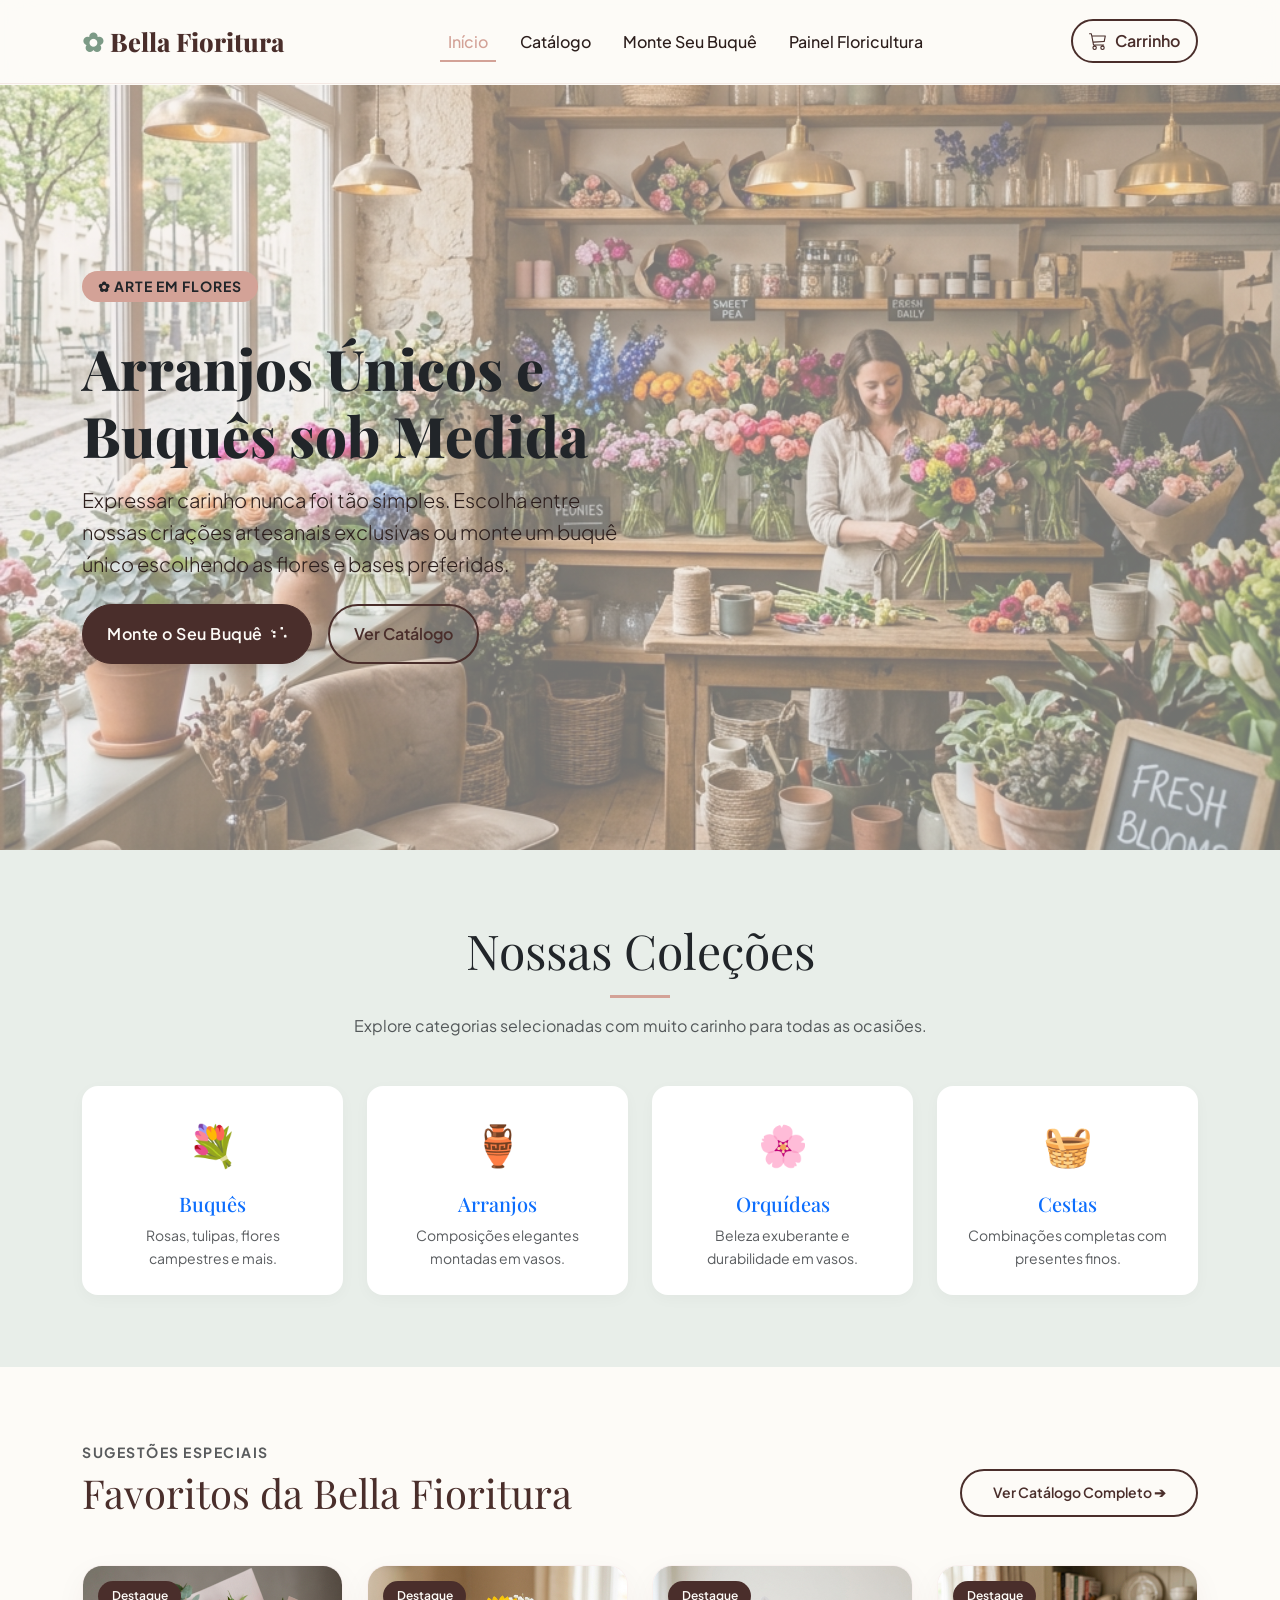
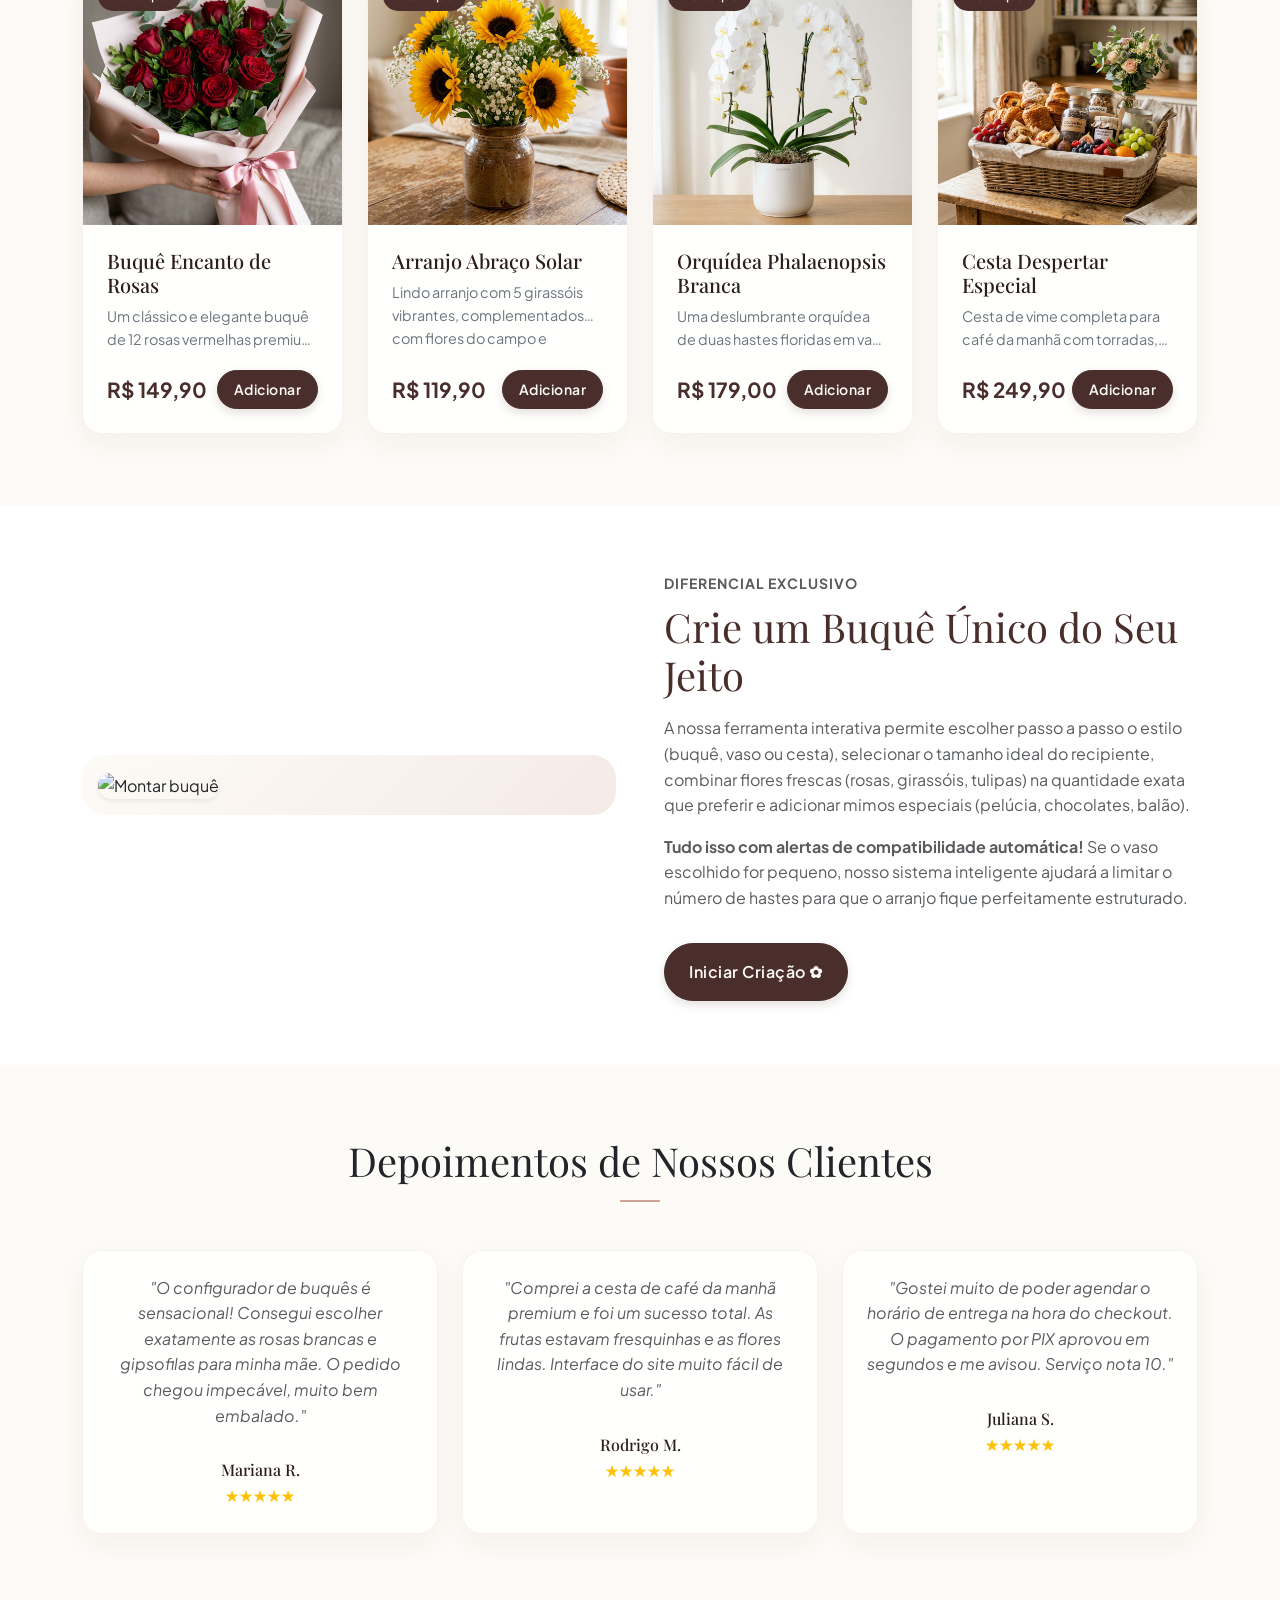
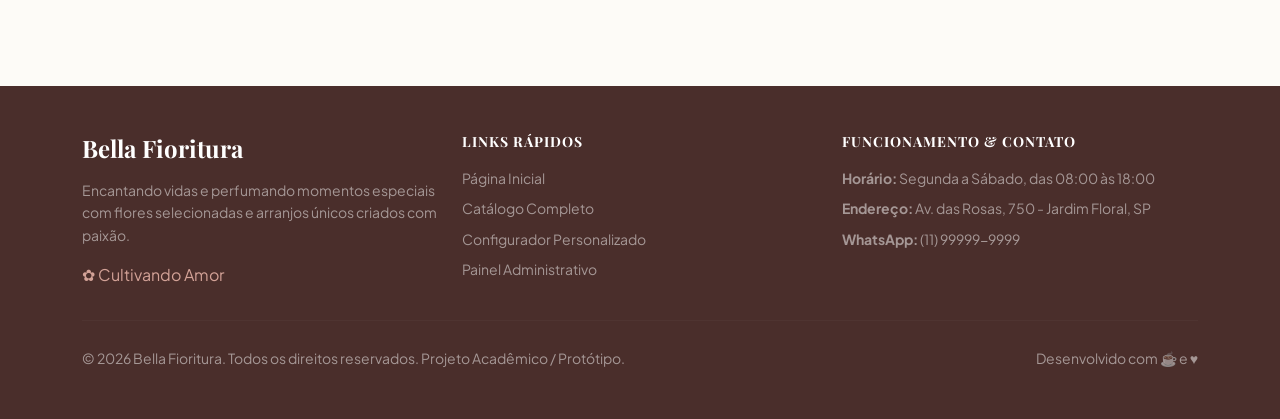
==== index.html @ bd146b12 "up" ====
<!DOCTYPE html>
<html lang="pt-BR">
<head>
  <meta charset="UTF-8">
  <meta name="viewport" content="width=device-width, initial-scale=1.0">
  <meta name="description" content="Bella Fioritura - Compre arranjos, cestas e flores exclusivas ou monte seu próprio buquê personalizado online com regras de compatibilidade.">
  <title>Bella Fioritura | Floricultura & Buquês Personalizados</title>
  
  <!-- Bootstrap 5 CSS -->
  <link href="https://cdn.jsdelivr.net/npm/bootstrap@5.3.0/dist/css/bootstrap.min.css" rel="stylesheet">
  
  <!-- Custom Stylesheet -->
  <link href="css/style.css" rel="stylesheet">
</head>
<body>

  <!-- Navigation Header (rendered by main.js) -->
  <header id="global-header"></header>

  <!-- Hero Section -->
  <section class="hero-section text-center text-md-start">
    <div class="hero-overlay"></div>
    <div class="container hero-content">
      <div class="row align-items-center">
        <div class="col-lg-6 py-5">
          <span class="text-uppercase fw-bold text-dark px-3 py-1 rounded-pill mb-3 d-inline-block small" style="background-color: var(--primary-floral); letter-spacing: 1px;">✿ Arte em Flores</span>
          <h1 class="hero-title my-3 text-dark">Arranjos Únicos e Buquês sob Medida</h1>
          <p class="lead text-dark-50 mb-4 fs-5">Expressar carinho nunca foi tão simples. Escolha entre nossas criações artesanais exclusivas ou monte um buquê único escolhendo as flores e bases preferidas.</p>
          <div class="d-flex flex-wrap gap-3 justify-content-center justify-content-md-start">
            <a href="montar-buque.html" class="btn btn-premium px-4 py-3 d-flex align-items-center gap-2">
              <span>Monte o Seu Buquê</span>
              <svg xmlns="http://www.w3.org/2000/svg" width="16" height="16" fill="currentColor" class="bi bi-magic" viewBox="0 0 16 16">
                <path d="M9.5 1.5a.5.5 0 0 1 .5-.5h1.5a.5.5 0 0 1 .5.5v1.5a.5.5 0 0 1-.5.5H10a.5.5 0 0 1-.5-.5v-1.5zM2 9.5a.5.5 0 0 1 .5-.5h1.5a.5.5 0 0 1 .5.5v1.5a.5.5 0 0 1-.5.5H2.5a.5.5 0 0 1-.5-.5v-1.5zm0-4a.5.5 0 0 1 .5-.5h1.5a.5.5 0 0 1 .5.5v1.5a.5.5 0 0 1-.5.5H2.5a.5.5 0 0 1-.5-.5v-1.5zm11 4a.5.5 0 0 1 .5-.5h1.5a.5.5 0 0 1 .5.5v1.5a.5.5 0 0 1-.5.5H13.5a.5.5 0 0 1-.5-.5v-1.5zM1.146 6.354l-1-1a.5.5 0 0 1 0-.708l1-1a.5.5 0 1 1 .708.708L1.207 5l.647.646a.5.5 0 0 1-.708.708zm12.708 5l-1-1a.5.5 0 0 1 0-.708l1-1a.5.5 0 1 1 .708.708l-.646.647.646.646a.5.5 0 0 1-.708.708z"/>
              </svg>
            </a>
            <a href="produtos.html" class="btn btn-outline-premium px-4 py-3">Ver Catálogo</a>
          </div>
        </div>
      </div>
    </div>
  </section>

  <!-- Categories Highlights -->
  <section class="py-5" style="background-color: var(--sage-light);">
    <div class="container py-4">
      <div class="text-center mb-5">
        <h2 class="display-5 text-dark">Nossas Coleções</h2>
        <div style="width: 60px; height: 3px; background-color: var(--primary-floral); margin: 15px auto;"></div>
        <p class="text-muted">Explore categorias selecionadas com muito carinho para todas as ocasiões.</p>
      </div>
      
      <div class="row g-4 justify-content-center">
        <!-- Buquês -->
        <div class="col-md-3 col-sm-6">
          <a href="produtos.html?cat=buques" class="text-decoration-none">
            <div class="selectable-card text-center p-4 h-100">
              <span class="fs-1 d-block mb-3">💐</span>
              <h4 class="h5 mb-2">Buquês</h4>
              <p class="text-muted small mb-0">Rosas, tulipas, flores campestres e mais.</p>
            </div>
          </a>
        </div>
        <!-- Arranjos -->
        <div class="col-md-3 col-sm-6">
          <a href="produtos.html?cat=arranjos" class="text-decoration-none">
            <div class="selectable-card text-center p-4 h-100">
              <span class="fs-1 d-block mb-3">🏺</span>
              <h4 class="h5 mb-2">Arranjos</h4>
              <p class="text-muted small mb-0">Composições elegantes montadas em vasos.</p>
            </div>
          </a>
        </div>
        <!-- Orquídeas -->
        <div class="col-md-3 col-sm-6">
          <a href="produtos.html?cat=orquideas" class="text-decoration-none">
            <div class="selectable-card text-center p-4 h-100">
              <span class="fs-1 d-block mb-3">🌸</span>
              <h4 class="h5 mb-2">Orquídeas</h4>
              <p class="text-muted small mb-0">Beleza exuberante e durabilidade em vasos.</p>
            </div>
          </a>
        </div>
        <!-- Cestas -->
        <div class="col-md-3 col-sm-6">
          <a href="produtos.html?cat=cestas" class="text-decoration-none">
            <div class="selectable-card text-center p-4 h-100">
              <span class="fs-1 d-block mb-3">🧺</span>
              <h4 class="h5 mb-2">Cestas</h4>
              <p class="text-muted small mb-0">Combinações completas com presentes finos.</p>
            </div>
          </a>
        </div>
      </div>
    </div>
  </section>

  <!-- Featured Products -->
  <section class="py-5">
    <div class="container py-4">
      <div class="d-flex justify-content-between align-items-end mb-5">
        <div>
          <span class="text-uppercase fw-bold text-muted small" style="letter-spacing: 1.5px;">Sugestões Especiais</span>
          <h2 class="display-6 mt-1 mb-0">Favoritos da Bella Fioritura</h2>
        </div>
        <a href="produtos.html" class="btn btn-outline-premium btn-sm">Ver Catálogo Completo ➔</a>
      </div>

      <!-- Products Grid -->
      <div class="row g-4" id="featured-products-container">
        <!-- Rendered dynamically by JavaScript -->
        <div class="col-12 text-center py-5">
          <div class="spinner-border text-secondary" role="status">
            <span class="visually-hidden">Carregando produtos...</span>
          </div>
        </div>
      </div>
    </div>
  </section>

  <!-- Special Banner - Customizer Bouquet -->
  <section class="py-5 bg-white text-dark shadow-sm">
    <div class="container py-3">
      <div class="row align-items-center g-5">
        <div class="col-lg-6">
          <div class="p-3" style="border-radius: 24px; background: linear-gradient(135deg, #fdfbf7 0%, #f4eae6 100%);">
            <!-- Simulated bouquet customizer mockup preview -->
            <img src="https://images.unsplash.com/photo-1596436889106-be35e843f974?auto=format&fit=crop&w=800&q=80" alt="Montar buquê" class="img-fluid rounded-4 shadow-sm">
          </div>
        </div>
        <div class="col-lg-6">
          <span class="text-uppercase fw-bold text-muted small" style="letter-spacing: 1px;">Diferencial Exclusivo</span>
          <h2 class="display-6 mt-2 mb-3">Crie um Buquê Único do Seu Jeito</h2>
          <p class="text-muted">A nossa ferramenta interativa permite escolher passo a passo o estilo (buquê, vaso ou cesta), selecionar o tamanho ideal do recipiente, combinar flores frescas (rosas, girassóis, tulipas) na quantidade exata que preferir e adicionar mimos especiais (pelúcia, chocolates, balão).</p>
          <p class="text-muted"><strong>Tudo isso com alertas de compatibilidade automática!</strong> Se o vaso escolhido for pequeno, nosso sistema inteligente ajudará a limitar o número de hastes para que o arranjo fique perfeitamente estruturado.</p>
          <a href="montar-buque.html" class="btn btn-premium mt-3 px-4 py-3">Iniciar Criação ✿</a>
        </div>
      </div>
    </div>
  </section>

  <!-- Testimonials & Reviews -->
  <section class="py-5" style="background-color: var(--champagne);">
    <div class="container py-4">
      <div class="text-center mb-5">
        <h2 class="display-6 text-dark">Depoimentos de Nossos Clientes</h2>
        <div style="width: 40px; height: 2px; background-color: var(--primary-floral); margin: 15px auto;"></div>
      </div>
      
      <div class="row g-4">
        <div class="col-md-4">
          <div class="product-card p-4 text-center">
            <p class="fst-italic text-muted">"O configurador de buquês é sensacional! Consegui escolher exatamente as rosas brancas e gipsofilas para minha mãe. O pedido chegou impecável, muito bem embalado."</p>
            <h5 class="h6 mt-3 mb-1">Mariana R.</h5>
            <span class="text-warning">★★★★★</span>
          </div>
        </div>
        <div class="col-md-4">
          <div class="product-card p-4 text-center">
            <p class="fst-italic text-muted">"Comprei a cesta de café da manhã premium e foi um sucesso total. As frutas estavam fresquinhas e as flores lindas. Interface do site muito fácil de usar."</p>
            <h5 class="h6 mt-3 mb-1">Rodrigo M.</h5>
            <span class="text-warning">★★★★★</span>
          </div>
        </div>
        <div class="col-md-4">
          <div class="product-card p-4 text-center">
            <p class="fst-italic text-muted">"Gostei muito de poder agendar o horário de entrega na hora do checkout. O pagamento por PIX aprovou em segundos e me avisou. Serviço nota 10."</p>
            <h5 class="h6 mt-3 mb-1">Juliana S.</h5>
            <span class="text-warning">★★★★★</span>
          </div>
        </div>
      </div>
    </div>
  </section>

  <!-- Navigation Footer (rendered by main.js) -->
  <footer id="global-footer"></footer>

  <!-- Bootstrap 5 Bundle JS -->
  <script src="https://cdn.jsdelivr.net/npm/bootstrap@5.3.0/dist/js/bootstrap.bundle.min.js"></script>
  
  <!-- Common Logic -->
  <script src="js/main.js"></script>
  
  <!-- Index Local Logic -->
  <script>
    document.addEventListener('DOMContentLoaded', async () => {
      // Load products and filter highlighted ones
      const products = await getProducts();
      const container = document.getElementById('featured-products-container');
      
      if (container) {
        container.innerHTML = '';
        const highlights = products.filter(p => p.destaque).slice(0, 4);
        
        if (highlights.length === 0) {
          container.innerHTML = `<div class="col-12 text-center text-muted">Nenhum produto em destaque cadastrado.</div>`;
          return;
        }
        
        highlights.forEach(prod => {
          container.innerHTML += `
            <div class="col-lg-3 col-md-6">
              <div class="product-card">
                <div class="product-img-wrapper">
                  <span class="product-tag">Destaque</span>
                  <img src="${prod.imagem}" onerror="this.src='https://images.unsplash.com/photo-1516589178581-6cd7833ae3b2?auto=format&fit=crop&w=400&q=80'" alt="${prod.nome}" class="product-img">
                </div>
                <div class="product-body">
                  <h3 class="product-title h5">${prod.nome}</h3>
                  <p class="product-desc">${prod.descricao}</p>
                  <div class="product-footer">
                    <span class="product-price">${formatPreco(prod.preco)}</span>
                    <button class="btn btn-premium btn-sm py-2 px-3" onclick="handleAddToCart('${prod.id}', '${prod.nome}', ${prod.preco}, '${prod.imagem}')">
                      Adicionar
                    </button>
                  </div>
                </div>
              </div>
            </div>
          `;
        });
      }
    });

    function handleAddToCart(id, nome, preco, imagem) {
      const item = {
        id: id,
        nome: nome,
        preco: parseFloat(preco),
        imagem: imagem,
        quantidade: 1,
        isCustom: false
      };
      addToCart(item);
    }
  </script>
</body>
</html>
---- css/style.css ----
@import url('https://fonts.googleapis.com/css2?family=Playfair+Display:ital,wght@0,400..900;1,400..900&family=Plus+Jakarta+Sans:ital,wght@0,200..800;1,200..800&display=swap');

/* Color Variables */
:root {
  --primary-floral: #d3a297;
  --primary-dark: #4a2e2b;
  --sage-green: #7c9a86;
  --sage-light: #e8eee9;
  --champagne: #fdfbf7;
  --gold-accent: #d4af37;
  --text-dark: #2c1e1c;
  --text-light: #fdfbf7;
  --card-bg: rgba(255, 255, 255, 0.85);
  --glass-bg: rgba(253, 251, 247, 0.75);
  --transition-smooth: all 0.35s cubic-bezier(0.25, 0.8, 0.25, 1);
  --font-serif: 'Playfair Display', serif;
  --font-sans: 'Plus Jakarta Sans', sans-serif;
}

/* Base resets */
body {
  font-family: var(--font-sans);
  background-color: var(--champagne);
  color: var(--text-dark);
  overflow-x: hidden;
  line-height: 1.6;
}

h1, h2, h3, h4, h5, h6, .display-font {
  font-family: var(--font-serif);
  color: var(--primary-dark);
  font-weight: 700;
}

/* Navbar Premium styling */
.navbar-custom {
  background: var(--glass-bg);
  backdrop-filter: blur(15px);
  -webkit-backdrop-filter: blur(15px);
  border-bottom: 1px solid rgba(211, 162, 151, 0.2);
  transition: var(--transition-smooth);
}

.navbar-custom .navbar-brand {
  font-family: var(--font-serif);
  font-size: 1.6rem;
  font-weight: 800;
  color: var(--primary-dark);
}

.navbar-custom .nav-link {
  font-weight: 500;
  color: var(--text-dark);
  margin: 0 0.5rem;
  position: relative;
  transition: var(--transition-smooth);
}

.navbar-custom .nav-link:hover,
.navbar-custom .nav-link.active {
  color: var(--primary-floral);
}

.navbar-custom .nav-link::after {
  content: '';
  position: absolute;
  width: 0;
  height: 2px;
  bottom: 0;
  left: 0;
  background-color: var(--primary-floral);
  transition: var(--transition-smooth);
}

.navbar-custom .nav-link:hover::after,
.navbar-custom .nav-link.active::after {
  width: 100%;
}

.cart-icon-wrapper {
  position: relative;
}

.cart-badge {
  position: absolute;
  top: -8px;
  right: -8px;
  background-color: var(--primary-dark);
  color: var(--text-light);
  font-size: 0.7rem;
  padding: 0.25rem 0.45rem;
  border-radius: 50%;
  font-weight: bold;
  border: 2px solid var(--champagne);
}

/* Hero Section */
.hero-section {
  background: linear-gradient(135deg, rgba(211, 162, 151, 0.15) 0%, rgba(124, 154, 134, 0.15) 100%), 
              url('../assets/images/flower_shop_hero.png') no-repeat center center;
  background-size: cover;
  min-height: 85vh;
  display: flex;
  align-items: center;
  position: relative;
}

.hero-overlay {
  position: absolute;
  top: 0;
  left: 0;
  right: 0;
  bottom: 0;
  background: rgba(253, 251, 247, 0.4);
  z-index: 1;
}

.hero-content {
  position: relative;
  z-index: 2;
}

.hero-title {
  font-size: 3.5rem;
  font-weight: 800;
  line-height: 1.2;
}

@media (max-width: 768px) {
  .hero-title {
    font-size: 2.5rem;
  }
}

/* Premium Buttons */
.btn-premium {
  background-color: var(--primary-dark);
  color: var(--text-light);
  border: 1px solid var(--primary-dark);
  padding: 0.75rem 2rem;
  border-radius: 50px;
  font-weight: 600;
  letter-spacing: 0.5px;
  transition: var(--transition-smooth);
  box-shadow: 0 4px 10px rgba(74, 46, 43, 0.15);
}

.btn-premium:hover {
  background-color: var(--primary-floral);
  border-color: var(--primary-floral);
  color: var(--primary-dark);
  transform: translateY(-2px);
  box-shadow: 0 6px 15px rgba(211, 162, 151, 0.3);
}

.btn-outline-premium {
  background-color: transparent;
  color: var(--primary-dark);
  border: 2px solid var(--primary-dark);
  padding: 0.7rem 1.9rem;
  border-radius: 50px;
  font-weight: 600;
  transition: var(--transition-smooth);
}

.btn-outline-premium:hover {
  background-color: var(--primary-dark);
  color: var(--text-light);
  transform: translateY(-2px);
}

.btn-sage {
  background-color: var(--sage-green);
  color: var(--text-light);
  border: 1px solid var(--sage-green);
  padding: 0.75rem 2rem;
  border-radius: 50px;
  font-weight: 600;
  transition: var(--transition-smooth);
}

.btn-sage:hover {
  background-color: #668270;
  color: var(--text-light);
  transform: translateY(-2px);
  box-shadow: 0 4px 12px rgba(124, 154, 134, 0.3);
}

/* Product Cards */
.product-card {
  background: var(--card-bg);
  border: 1px solid rgba(211, 162, 151, 0.15);
  border-radius: 20px;
  overflow: hidden;
  box-shadow: 0 10px 30px rgba(74, 46, 43, 0.05);
  transition: var(--transition-smooth);
  height: 100%;
  display: flex;
  flex-direction: column;
}

.product-card:hover {
  transform: translateY(-8px);
  box-shadow: 0 15px 35px rgba(74, 46, 43, 0.12);
  border-color: var(--primary-floral);
}

.product-img-wrapper {
  position: relative;
  overflow: hidden;
  aspect-ratio: 1 / 1;
}

.product-img {
  width: 100%;
  height: 100%;
  object-fit: cover;
  transition: var(--transition-smooth);
}

.product-card:hover .product-img {
  transform: scale(1.08);
}

.product-tag {
  position: absolute;
  top: 15px;
  left: 15px;
  background-color: var(--primary-dark);
  color: var(--text-light);
  font-size: 0.75rem;
  font-weight: 600;
  padding: 0.35rem 0.85rem;
  border-radius: 30px;
  z-index: 2;
}

.product-body {
  padding: 1.5rem;
  display: flex;
  flex-direction: column;
  flex-grow: 1;
}

.product-title {
  font-size: 1.25rem;
  margin-bottom: 0.5rem;
  transition: var(--transition-smooth);
}

.product-card:hover .product-title {
  color: var(--primary-floral);
}

.product-desc {
  font-size: 0.9rem;
  color: #6c757d;
  margin-bottom: 1.2rem;
  display: -webkit-box;
  -webkit-line-clamp: 2;
  -webkit-box-orient: vertical;
  overflow: hidden;
  flex-grow: 1;
}

.product-footer {
  display: flex;
  justify-content: space-between;
  align-items: center;
  margin-top: auto;
}

.product-price {
  font-size: 1.3rem;
  font-weight: 700;
  color: var(--primary-dark);
}

/* Custom Bouquet Builder (Wizard UI) */
.wizard-steps {
  display: flex;
  justify-content: space-between;
  margin-bottom: 2.5rem;
  position: relative;
}

.wizard-steps::before {
  content: '';
  position: absolute;
  top: 25px;
  left: 0;
  right: 0;
  height: 2px;
  background-color: rgba(211, 162, 151, 0.2);
  z-index: 1;
}

.wizard-step {
  position: relative;
  z-index: 2;
  text-align: center;
  flex: 1;
}

.step-bubble {
  width: 50px;
  height: 50px;
  border-radius: 50%;
  background-color: var(--champagne);
  border: 2px solid rgba(211, 162, 151, 0.4);
  color: var(--primary-dark);
  display: flex;
  align-items: center;
  justify-content: center;
  font-weight: 700;
  margin: 0 auto 0.5rem;
  transition: var(--transition-smooth);
}

.wizard-step.active .step-bubble {
  background-color: var(--primary-dark);
  border-color: var(--primary-dark);
  color: var(--text-light);
  box-shadow: 0 0 15px rgba(74, 46, 43, 0.2);
}

.wizard-step.completed .step-bubble {
  background-color: var(--sage-green);
  border-color: var(--sage-green);
  color: var(--text-light);
}

.step-label {
  font-size: 0.8rem;
  font-weight: 600;
  color: #6c757d;
  transition: var(--transition-smooth);
}

.wizard-step.active .step-label {
  color: var(--primary-dark);
  font-weight: 700;
}

.wizard-pane {
  display: none;
  animation: fadeIn 0.4s ease;
}

.wizard-pane.active {
  display: block;
}

/* Bouquet Builder Visualizer Grid */
.builder-split {
  display: grid;
  grid-template-columns: 1fr 1fr;
  gap: 2rem;
}

@media (max-width: 992px) {
  .builder-split {
    grid-template-columns: 1fr;
  }
}

.visualizer-container {
  background: radial-gradient(circle, #ffffff 0%, #f4eae6 100%);
  border: 1px solid rgba(211, 162, 151, 0.2);
  border-radius: 24px;
  height: 500px;
  position: sticky;
  top: 90px;
  overflow: hidden;
  box-shadow: inset 0 0 20px rgba(0,0,0,0.02);
}

.visual-canvas {
  width: 100%;
  height: 100%;
  position: relative;
  display: flex;
  justify-content: center;
  align-items: center;
}

.bouquet-base-visual {
  position: absolute;
  bottom: 20px;
  max-height: 220px;
  z-index: 10;
  transition: var(--transition-smooth);
}

.bouquet-flowers-container {
  position: absolute;
  bottom: 120px;
  width: 100%;
  height: 300px;
  z-index: 5;
}

.flower-stem-visual {
  position: absolute;
  bottom: 0;
  transform-origin: bottom center;
  transition: var(--transition-smooth);
  animation: growStem 0.5s ease-out forwards;
}

.flower-stem-visual svg {
  display: block;
  margin: 0 auto;
}

/* Selection Cards (Vases/Flowers/etc) */
.selectable-card {
  background: white;
  border: 2px solid transparent;
  border-radius: 16px;
  padding: 1rem;
  cursor: pointer;
  transition: var(--transition-smooth);
  box-shadow: 0 4px 15px rgba(0, 0, 0, 0.03);
  position: relative;
}

.selectable-card:hover {
  transform: translateY(-3px);
  border-color: rgba(211, 162, 151, 0.4);
}

.selectable-card.selected {
  border-color: var(--primary-dark);
  background-color: rgba(211, 162, 151, 0.05);
}

.selectable-card.selected::before {
  content: '✓';
  position: absolute;
  top: 10px;
  right: 10px;
  background-color: var(--primary-dark);
  color: white;
  width: 22px;
  height: 22px;
  border-radius: 50%;
  display: flex;
  align-items: center;
  justify-content: center;
  font-size: 0.75rem;
  font-weight: bold;
}

.selectable-card.disabled {
  opacity: 0.5;
  cursor: not-allowed;
}

.qty-control {
  display: flex;
  align-items: center;
  justify-content: space-between;
  margin-top: 0.75rem;
}

.qty-btn {
  width: 28px;
  height: 28px;
  border-radius: 50%;
  background-color: #f1f1f1;
  border: none;
  font-weight: bold;
  display: flex;
  align-items: center;
  justify-content: center;
  transition: var(--transition-smooth);
}

.qty-btn:hover:not(:disabled) {
  background-color: var(--primary-floral);
  color: white;
}

/* Checkout simulated PIX modal */
.pix-qr-container {
  display: flex;
  flex-direction: column;
  align-items: center;
  padding: 1.5rem;
  background-color: #f9f9f9;
  border-radius: 12px;
  border: 1px dashed rgba(0,0,0,0.1);
}

.pix-qr-code {
  width: 180px;
  height: 180px;
  background: white;
  padding: 10px;
  border-radius: 8px;
  box-shadow: 0 4px 10px rgba(0,0,0,0.05);
}

/* Admin Dashboard styles */
.admin-card {
  border: none;
  border-radius: 16px;
  box-shadow: 0 4px 15px rgba(0, 0, 0, 0.02);
  margin-bottom: 1.5rem;
}

.order-badge {
  padding: 0.35rem 0.75rem;
  border-radius: 30px;
  font-size: 0.8rem;
  font-weight: 600;
}

.badge-pendente { background-color: #ffe8cc; color: #d9480f; }
.badge-pago { background-color: #d3f9d8; color: #2b8a3e; }
.badge-preparacao { background-color: #e5dbff; color: #6741d9; }
.badge-entrega { background-color: #e3fafc; color: #0b7285; }
.badge-entregue { background-color: #ebfbee; color: #087f5b; }
.badge-cancelado { background-color: #ffe3e3; color: #c92a2a; }

/* Comanda Printable Styles */
.comanda-printable {
  font-family: 'Courier New', Courier, monospace;
  background-color: white;
  color: black;
  padding: 20px;
  border: 1px solid #ddd;
  max-width: 380px;
  margin: 0 auto;
}

.comanda-divider {
  border-top: 1px dashed black;
  margin: 10px 0;
}

/* Animations */
@keyframes fadeIn {
  from { opacity: 0; transform: translateY(10px); }
  to { opacity: 1; transform: translateY(0); }
}

@keyframes growStem {
  0% { transform: scaleY(0); opacity: 0; }
  100% { transform: scaleY(1); opacity: 1; }
}

/* Print Overrides */
@media print {
  body * {
    visibility: hidden;
  }
  .comanda-printable, .comanda-printable * {
    visibility: visible;
  }
  .comanda-printable {
    position: absolute;
    left: 0;
    top: 0;
    width: 100% !important;
    border: none;
    padding: 0;
  }
}
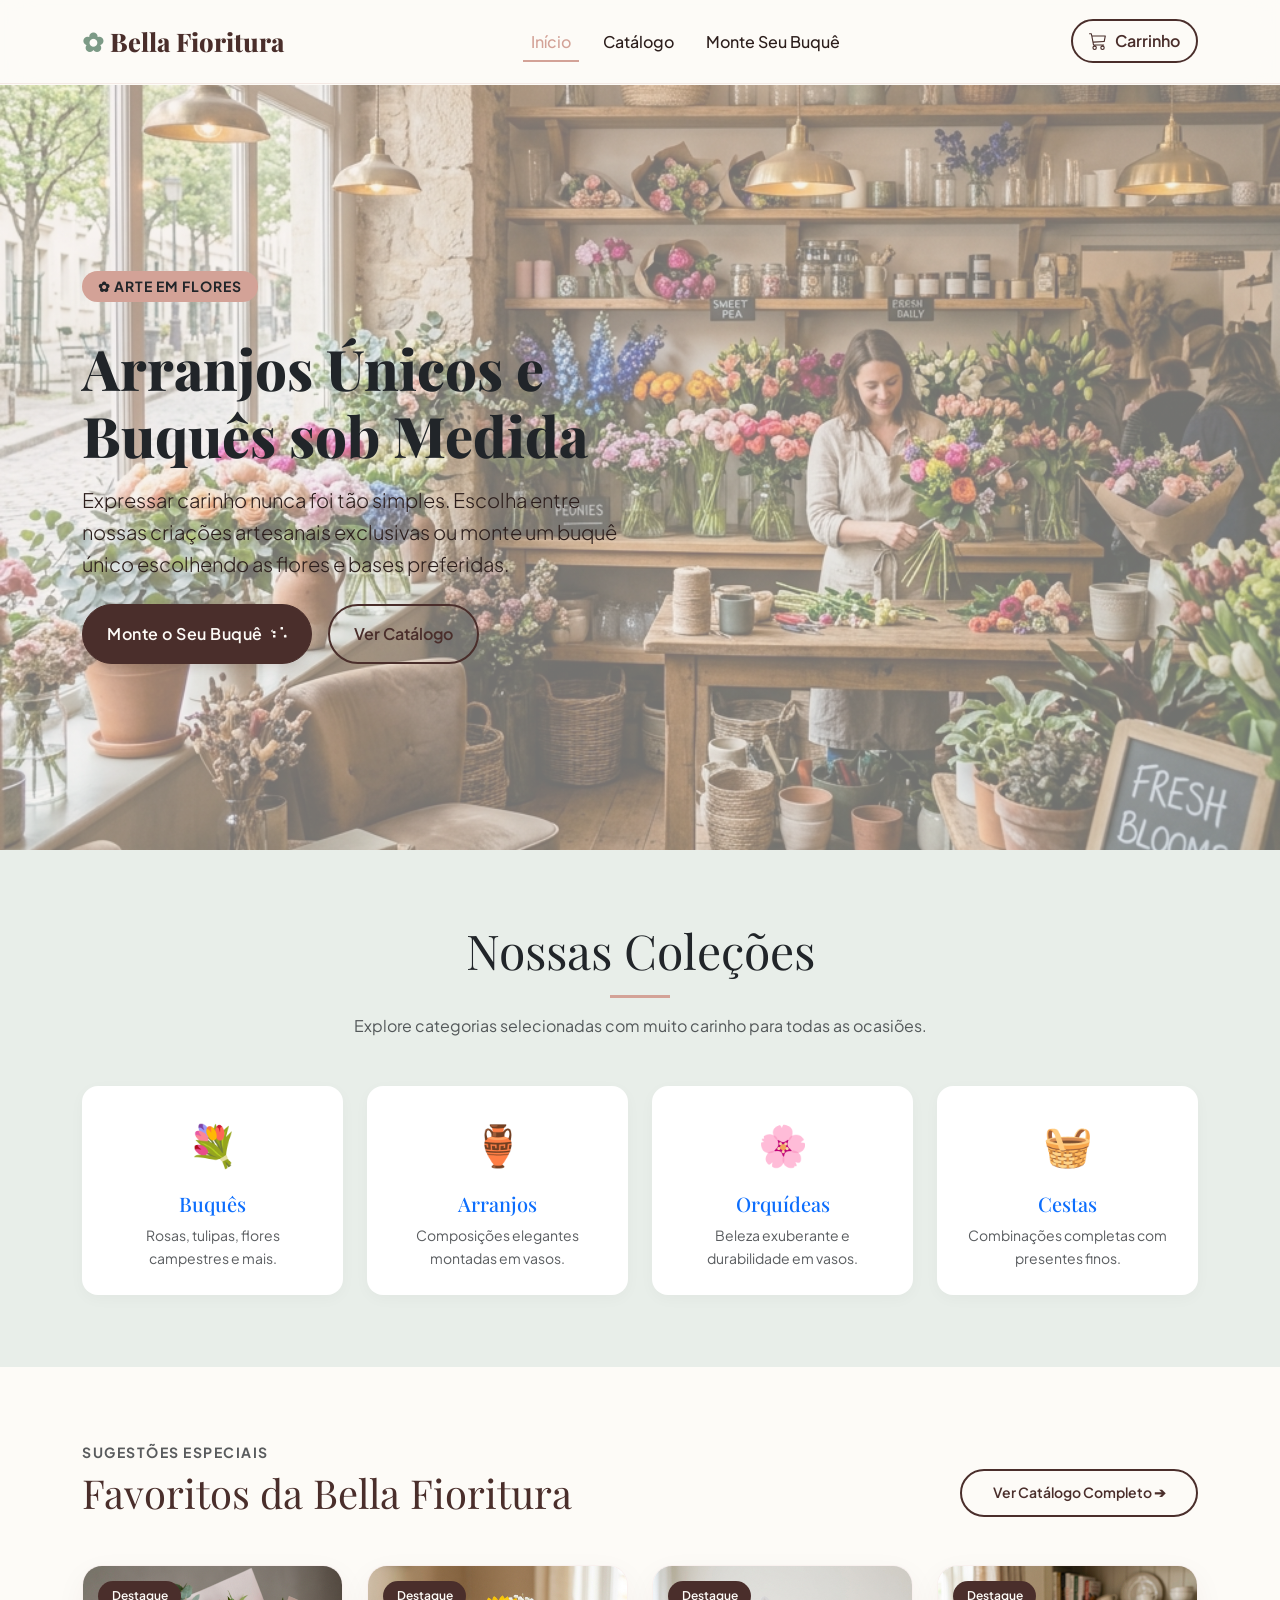
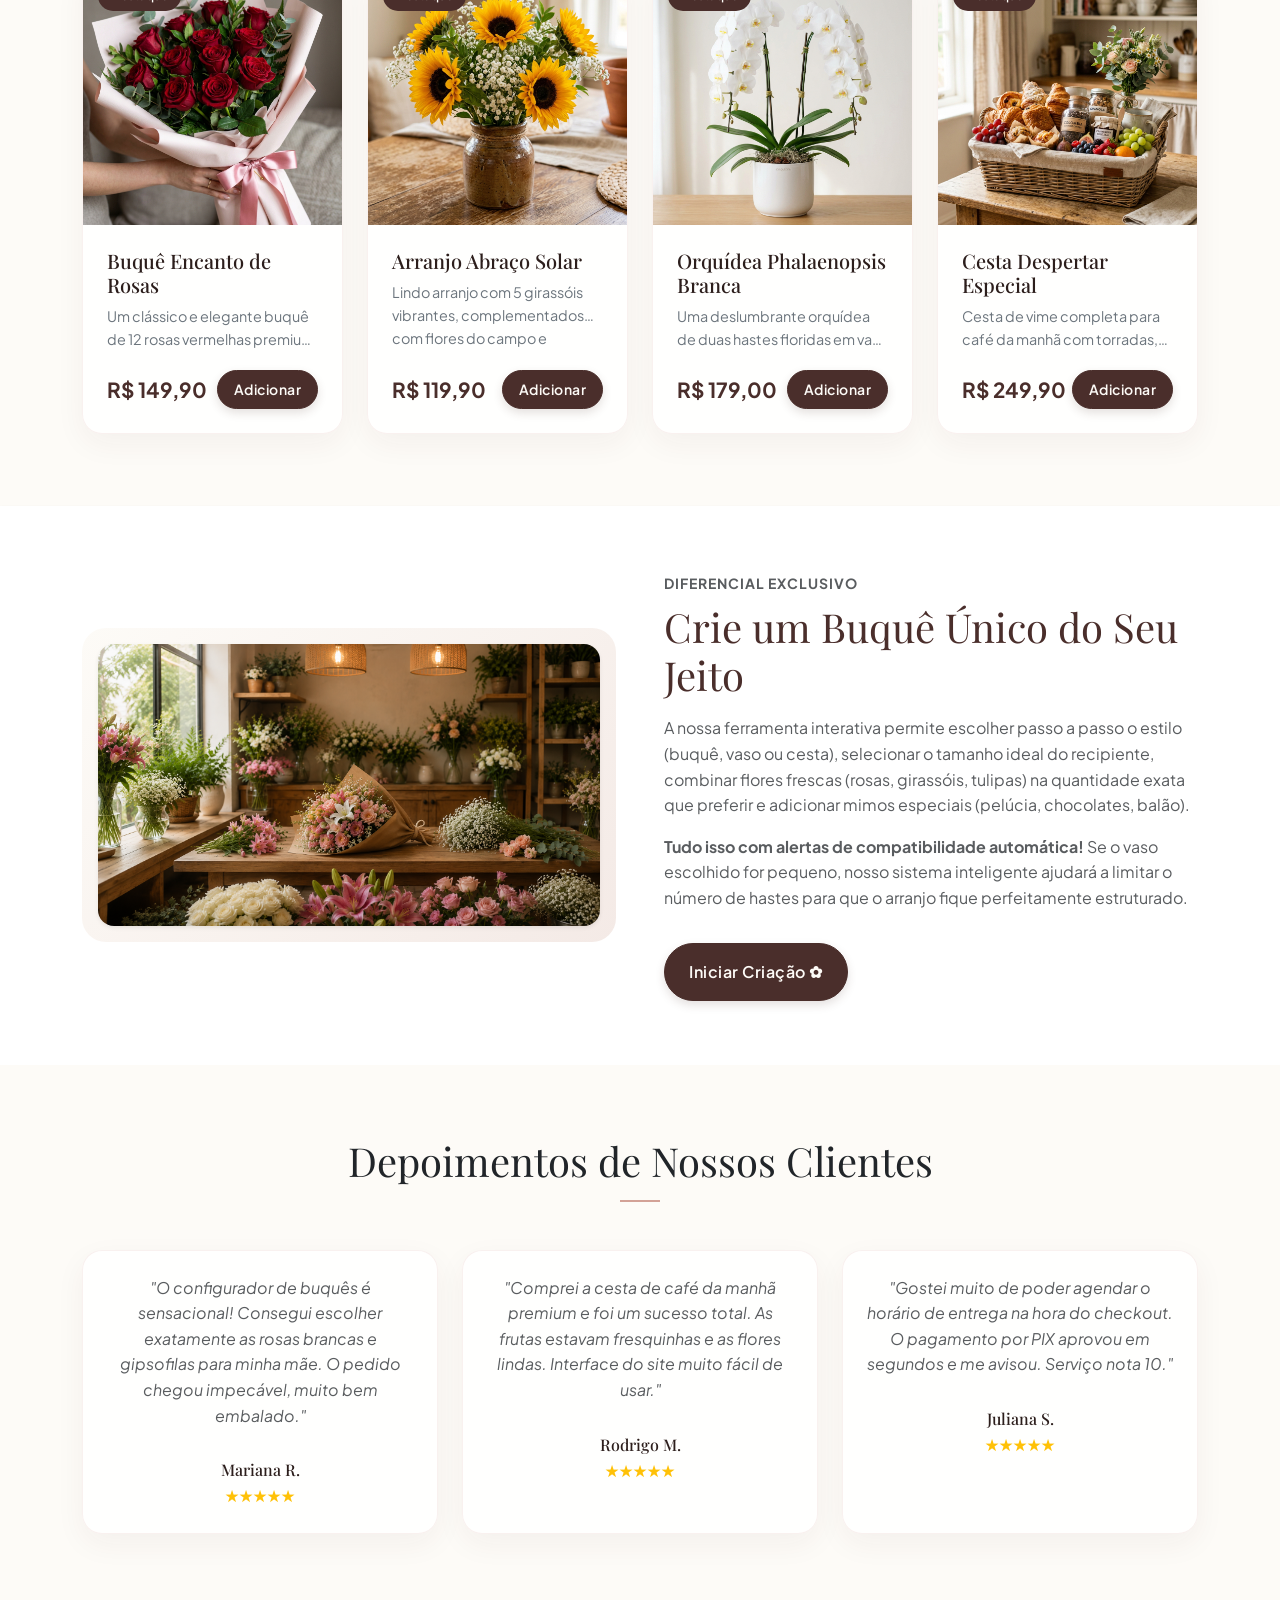
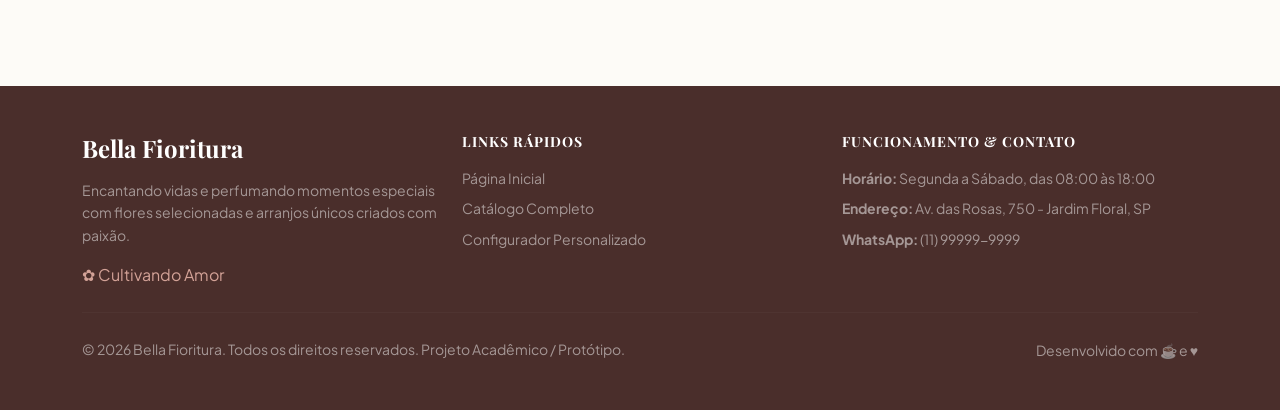
==== commit 3421044a: "up" ====
--- a/index.html
+++ b/index.html
@@ -124,7 +124,7 @@
         <div class="col-lg-6">
           <div class="p-3" style="border-radius: 24px; background: linear-gradient(135deg, #fdfbf7 0%, #f4eae6 100%);">
             <!-- Simulated bouquet customizer mockup preview -->
-            <img src="https://images.unsplash.com/photo-1596436889106-be35e843f974?auto=format&fit=crop&w=800&q=80" alt="Montar buquê" class="img-fluid rounded-4 shadow-sm">
+            <img src="assets/images/hero/img_menu.jpg" alt="Montar buquê" class="img-fluid rounded-4 shadow-sm">
           </div>
         </div>
         <div class="col-lg-6">
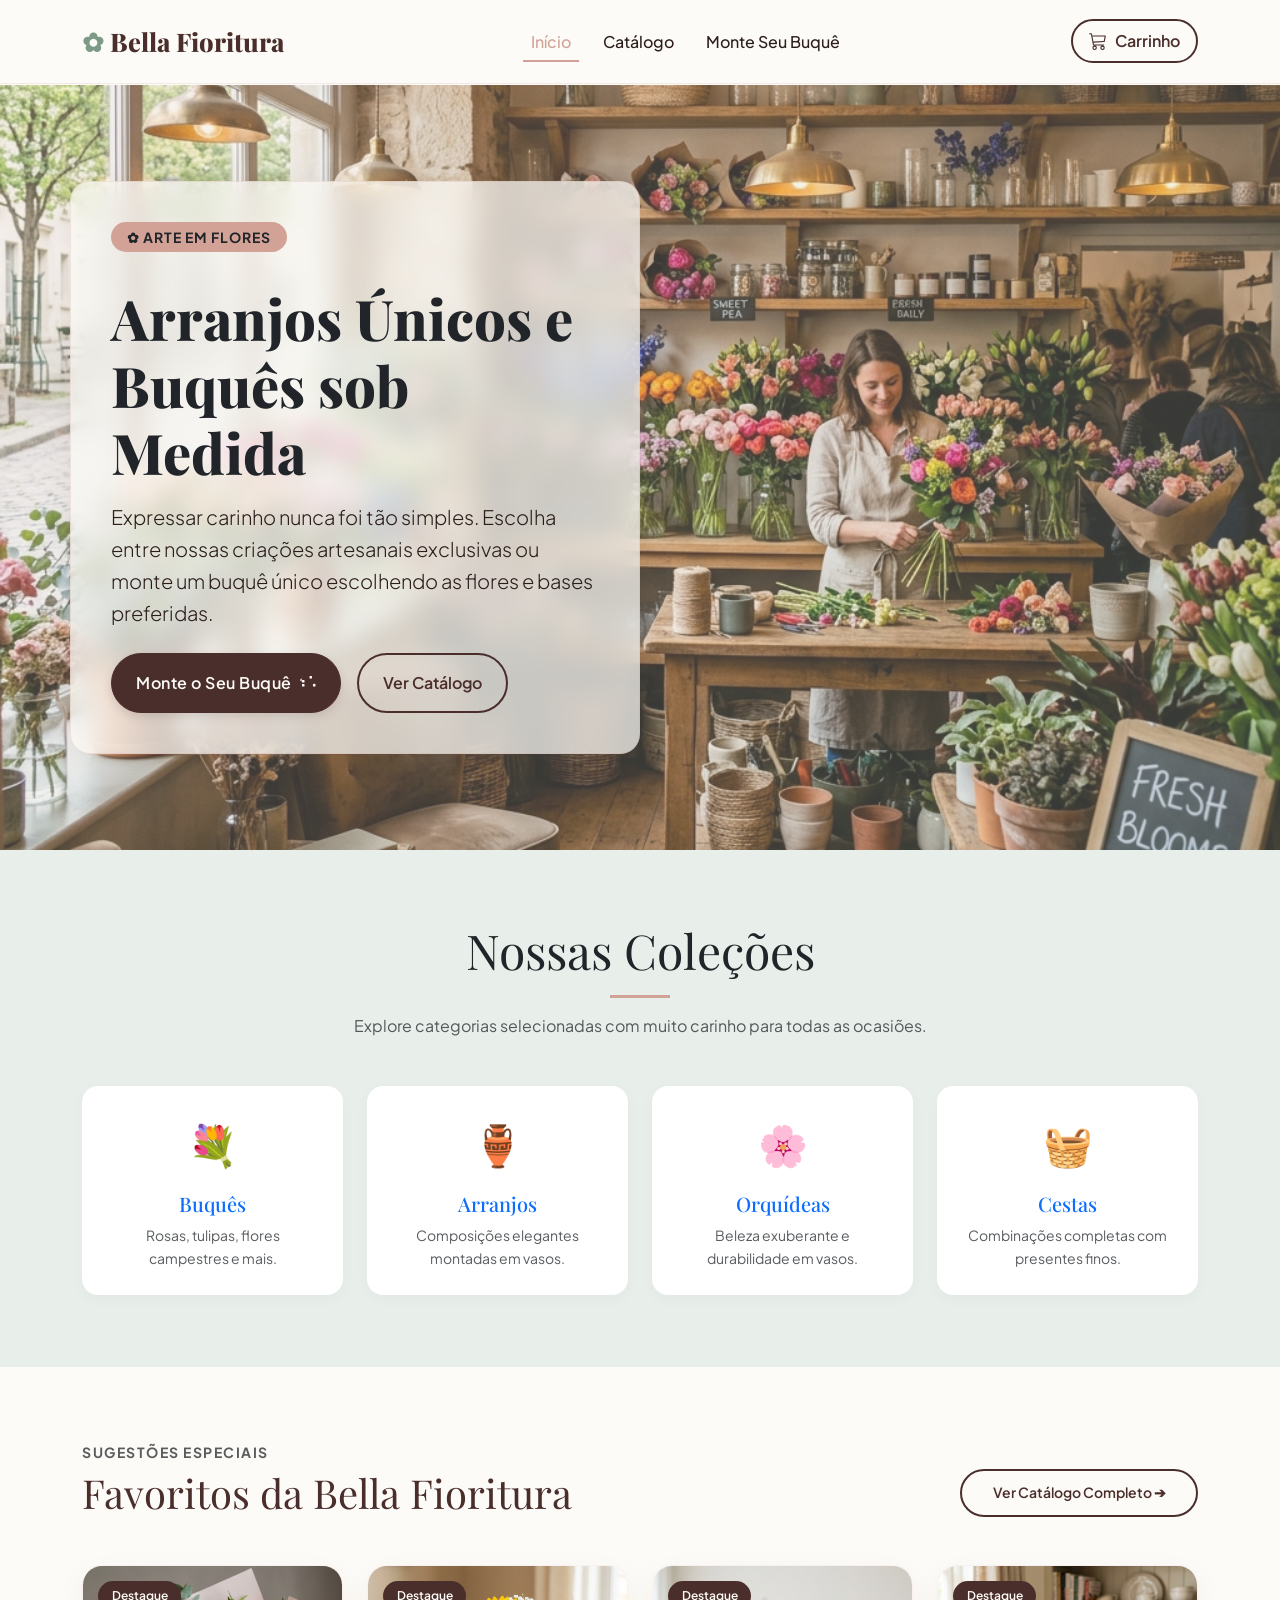
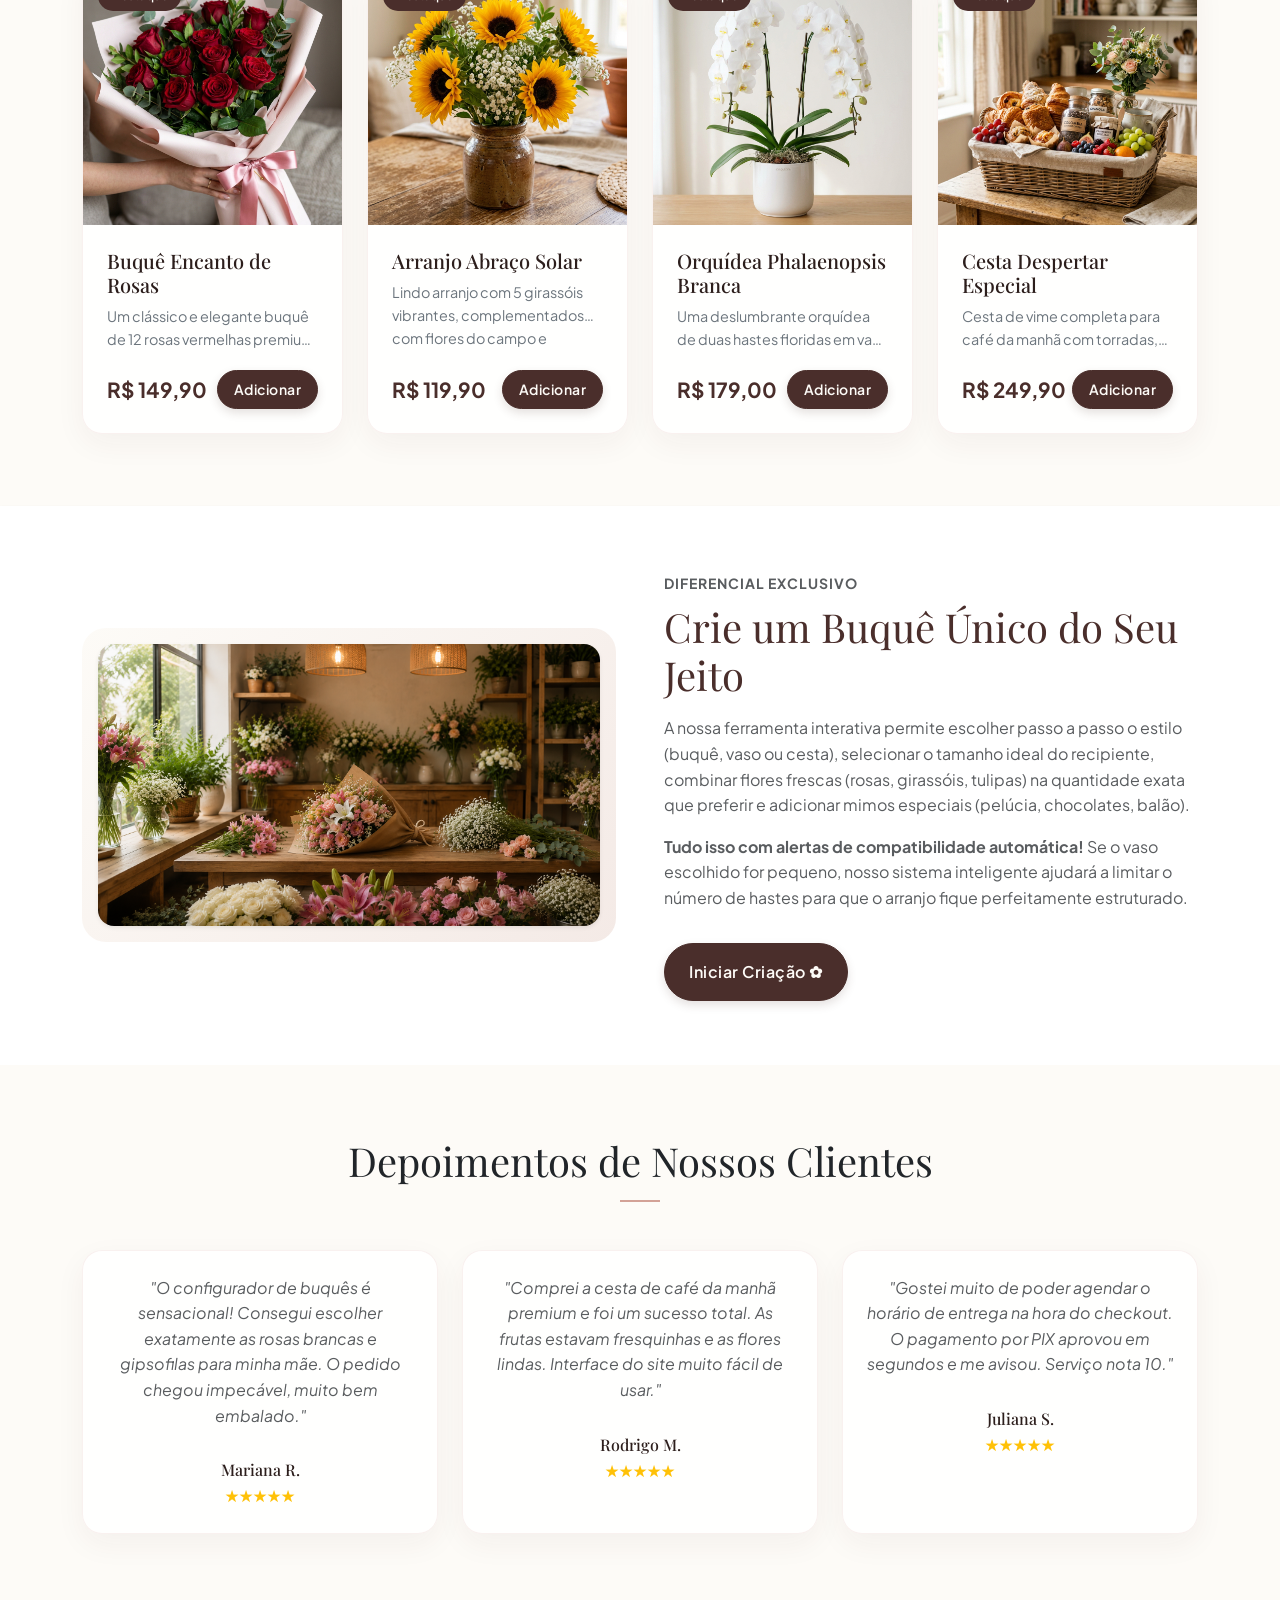
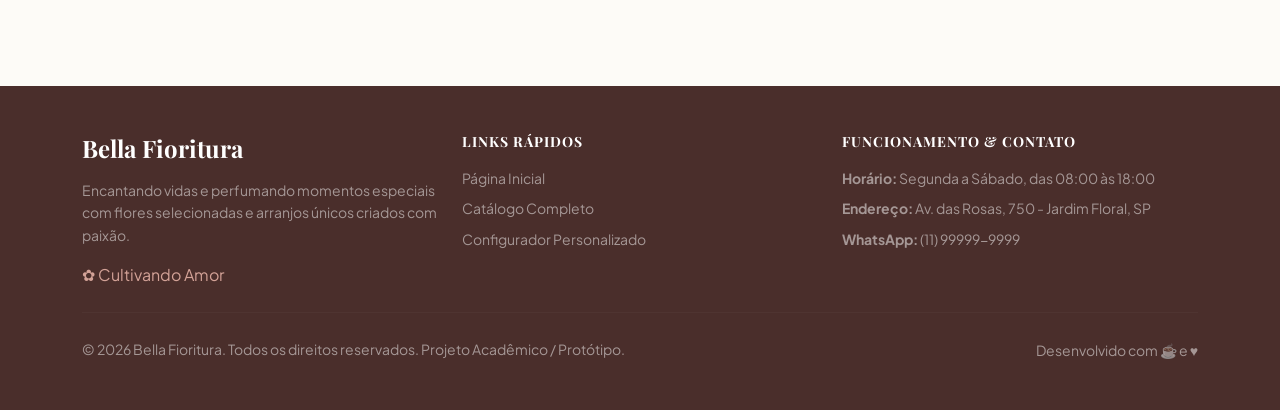
==== commit 9c29cac1: "up" ====
--- a/index.html
+++ b/index.html
@@ -22,7 +22,7 @@
     <div class="hero-overlay"></div>
     <div class="container hero-content">
       <div class="row align-items-center">
-        <div class="col-lg-6 py-5">
+        <div class="col-lg-6 py-5 hero-text-panel">
           <span class="text-uppercase fw-bold text-dark px-3 py-1 rounded-pill mb-3 d-inline-block small" style="background-color: var(--primary-floral); letter-spacing: 1px;">✿ Arte em Flores</span>
           <h1 class="hero-title my-3 text-dark">Arranjos Únicos e Buquês sob Medida</h1>
           <p class="lead text-dark-50 mb-4 fs-5">Expressar carinho nunca foi tão simples. Escolha entre nossas criações artesanais exclusivas ou monte um buquê único escolhendo as flores e bases preferidas.</p>
--- a/css/style.css
+++ b/css/style.css
@@ -111,13 +111,23 @@
   left: 0;
   right: 0;
   bottom: 0;
-  background: rgba(253, 251, 247, 0.4);
+  background: rgba(253, 251, 247, 0.15);
   z-index: 1;
 }
 
 .hero-content {
   position: relative;
   z-index: 2;
+}
+
+.hero-text-panel {
+  background: rgba(253, 251, 247, 0.72);
+  backdrop-filter: blur(12px);
+  -webkit-backdrop-filter: blur(12px);
+  border-radius: 20px;
+  border: 1px solid rgba(211, 162, 151, 0.25);
+  box-shadow: 0 8px 32px rgba(74, 46, 43, 0.08);
+  padding: 2.5rem !important;
 }
 
 .hero-title {
@@ -392,12 +402,54 @@
   transition: var(--transition-smooth);
 }
 
+.bouquet-stems-container {
+  position: absolute;
+  bottom: 0;
+  width: 100%;
+  height: 100%;
+  z-index: 4;
+  pointer-events: none;
+}
+
 .bouquet-flowers-container {
   position: absolute;
-  bottom: 120px;
+  bottom: 0;
   width: 100%;
-  height: 300px;
+  height: 100%;
   z-index: 5;
+  pointer-events: none;
+}
+
+.bouquet-base-layer-frame {
+  position: relative;
+  display: inline-block;
+  vertical-align: bottom;
+}
+
+.bouquet-base-layer-frame .bouquet-base-layer-img {
+  position: absolute;
+  top: 0;
+  left: 0;
+  width: 100%;
+  height: auto;
+}
+
+.bouquet-base-layer-img {
+  width: auto;
+  object-fit: contain;
+  object-position: center bottom;
+}
+
+.bouquet-flower-sprout {
+  pointer-events: none;
+}
+
+.bouquet-flower-head {
+  height: auto;
+  display: block;
+  object-fit: contain;
+  filter: drop-shadow(0 8px 8px rgba(74, 46, 43, 0.12));
+  animation: flowerRiseFromVase 0.5s ease-out both;
 }
 
 .flower-stem-visual {
@@ -455,6 +507,22 @@
 .selectable-card.disabled {
   opacity: 0.5;
   cursor: not-allowed;
+}
+
+.flower-option-thumb {
+  width: 62px;
+  height: 72px;
+  border-radius: 8px;
+  overflow: hidden;
+  background: #fff;
+}
+
+.flower-option-thumb img {
+  width: 100%;
+  height: 130%;
+  object-fit: cover;
+  object-position: center 12%;
+  display: block;
 }
 
 .qty-control {
@@ -549,6 +617,11 @@
 @keyframes growStem {
   0% { transform: scaleY(0); opacity: 0; }
   100% { transform: scaleY(1); opacity: 1; }
+}
+
+@keyframes flowerRiseFromVase {
+  0% { opacity: 0; transform: translateY(26px) scale(0.92); }
+  100% { opacity: 1; transform: translateY(0) scale(1); }
 }
 
 /* Print Overrides */
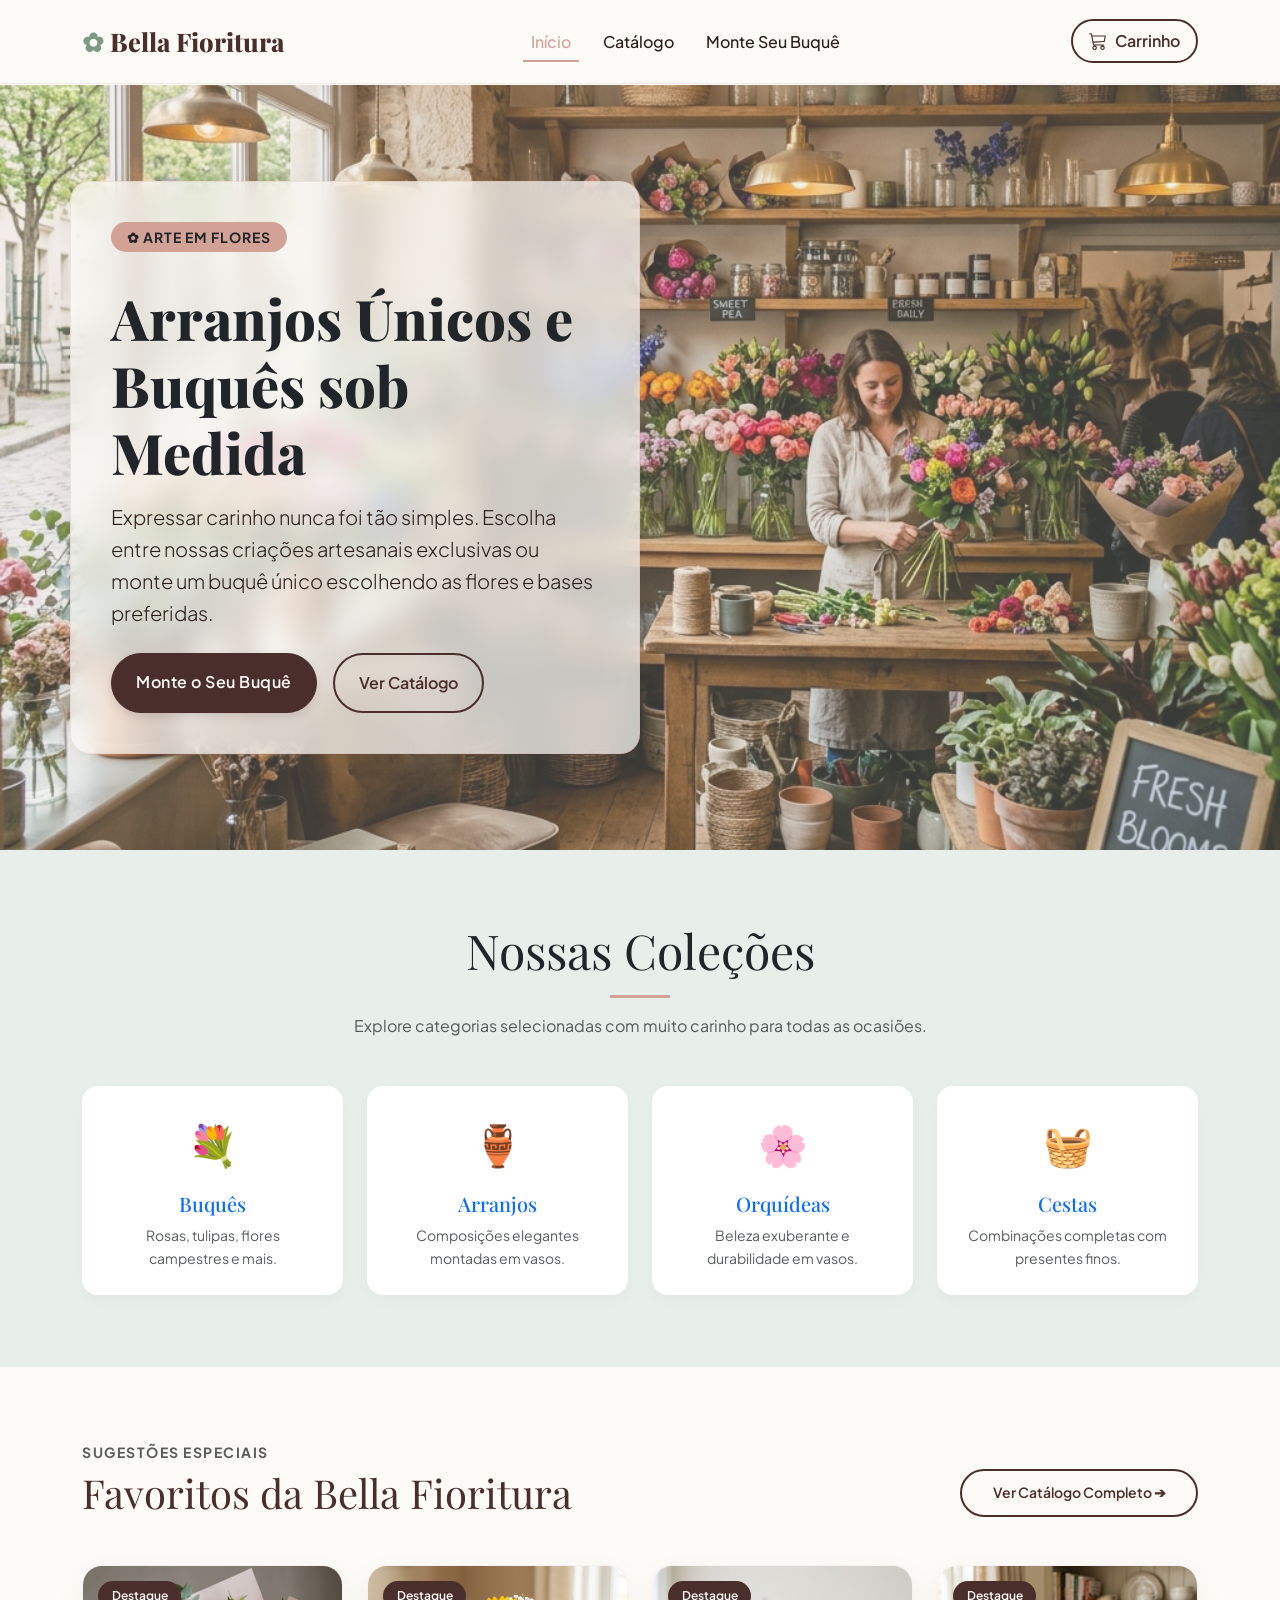
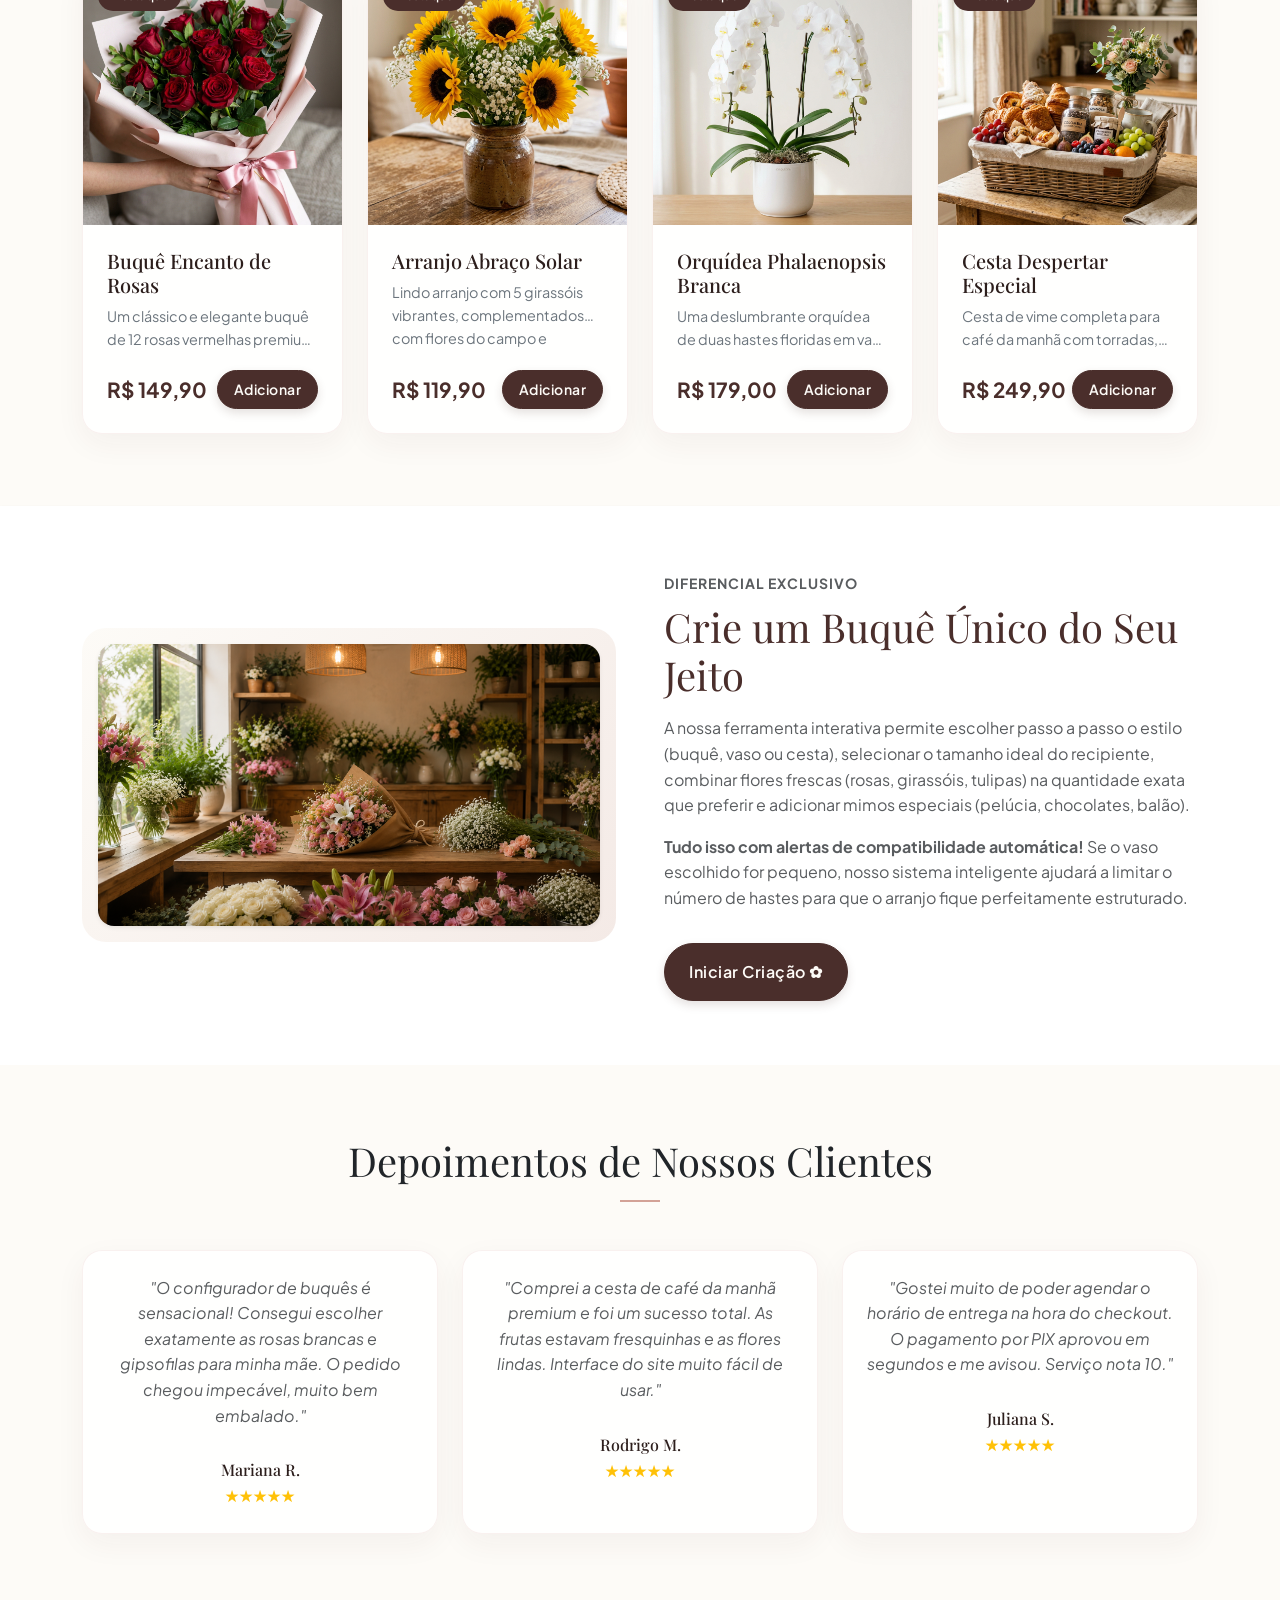
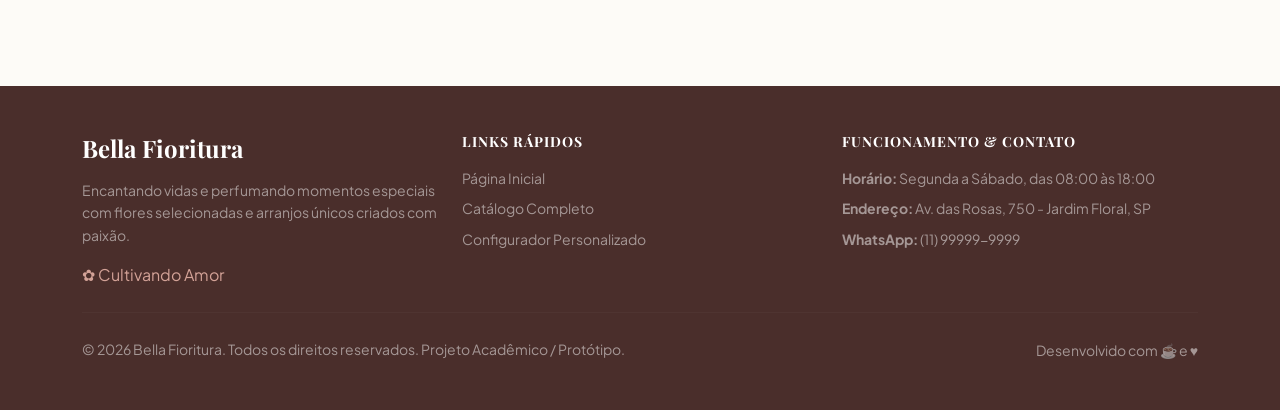
==== commit c85bc57f: "up" ====
--- a/index.html
+++ b/index.html
@@ -27,11 +27,8 @@
           <h1 class="hero-title my-3 text-dark">Arranjos Únicos e Buquês sob Medida</h1>
           <p class="lead text-dark-50 mb-4 fs-5">Expressar carinho nunca foi tão simples. Escolha entre nossas criações artesanais exclusivas ou monte um buquê único escolhendo as flores e bases preferidas.</p>
           <div class="d-flex flex-wrap gap-3 justify-content-center justify-content-md-start">
-            <a href="montar-buque.html" class="btn btn-premium px-4 py-3 d-flex align-items-center gap-2">
-              <span>Monte o Seu Buquê</span>
-              <svg xmlns="http://www.w3.org/2000/svg" width="16" height="16" fill="currentColor" class="bi bi-magic" viewBox="0 0 16 16">
-                <path d="M9.5 1.5a.5.5 0 0 1 .5-.5h1.5a.5.5 0 0 1 .5.5v1.5a.5.5 0 0 1-.5.5H10a.5.5 0 0 1-.5-.5v-1.5zM2 9.5a.5.5 0 0 1 .5-.5h1.5a.5.5 0 0 1 .5.5v1.5a.5.5 0 0 1-.5.5H2.5a.5.5 0 0 1-.5-.5v-1.5zm0-4a.5.5 0 0 1 .5-.5h1.5a.5.5 0 0 1 .5.5v1.5a.5.5 0 0 1-.5.5H2.5a.5.5 0 0 1-.5-.5v-1.5zm11 4a.5.5 0 0 1 .5-.5h1.5a.5.5 0 0 1 .5.5v1.5a.5.5 0 0 1-.5.5H13.5a.5.5 0 0 1-.5-.5v-1.5zM1.146 6.354l-1-1a.5.5 0 0 1 0-.708l1-1a.5.5 0 1 1 .708.708L1.207 5l.647.646a.5.5 0 0 1-.708.708zm12.708 5l-1-1a.5.5 0 0 1 0-.708l1-1a.5.5 0 1 1 .708.708l-.646.647.646.646a.5.5 0 0 1-.708.708z"/>
-              </svg>
+            <a href="montar-buque.html" class="btn btn-premium px-4 py-3">
+              Monte o Seu Buquê
             </a>
             <a href="produtos.html" class="btn btn-outline-premium px-4 py-3">Ver Catálogo</a>
           </div>
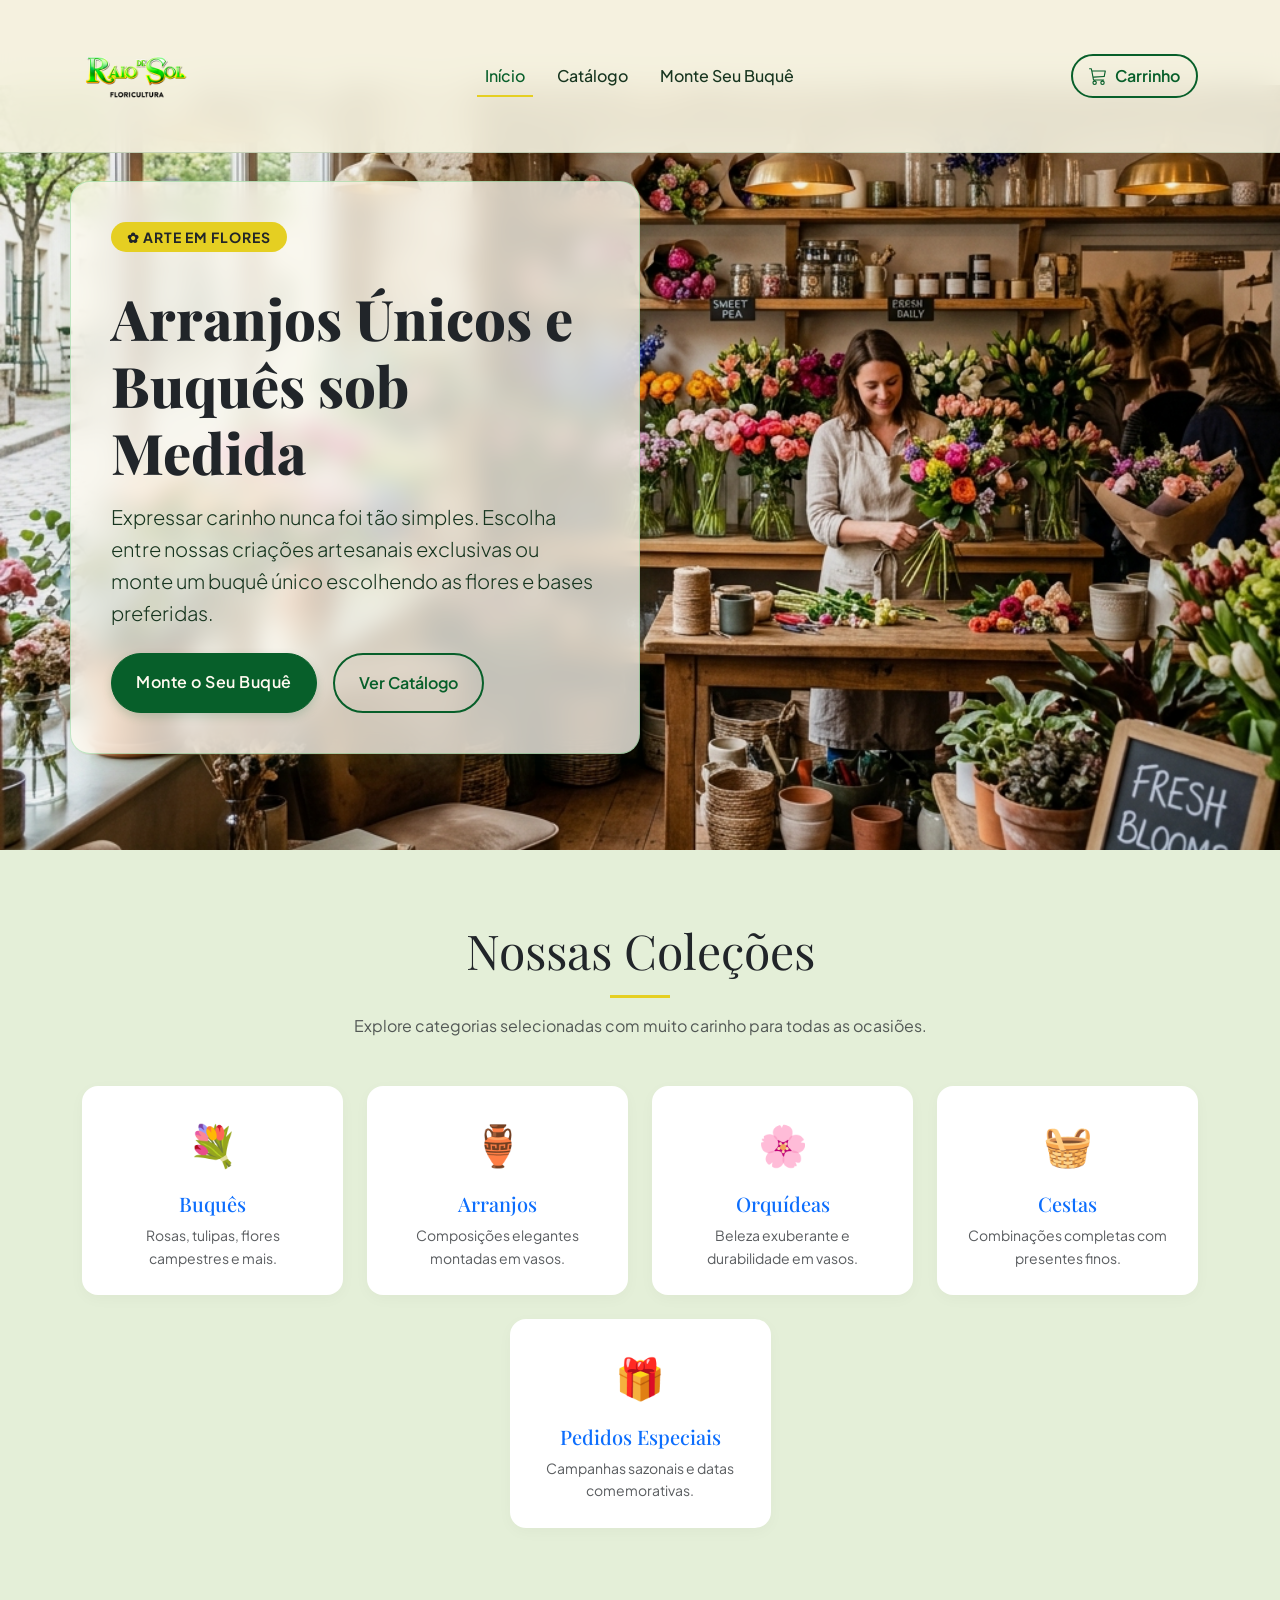
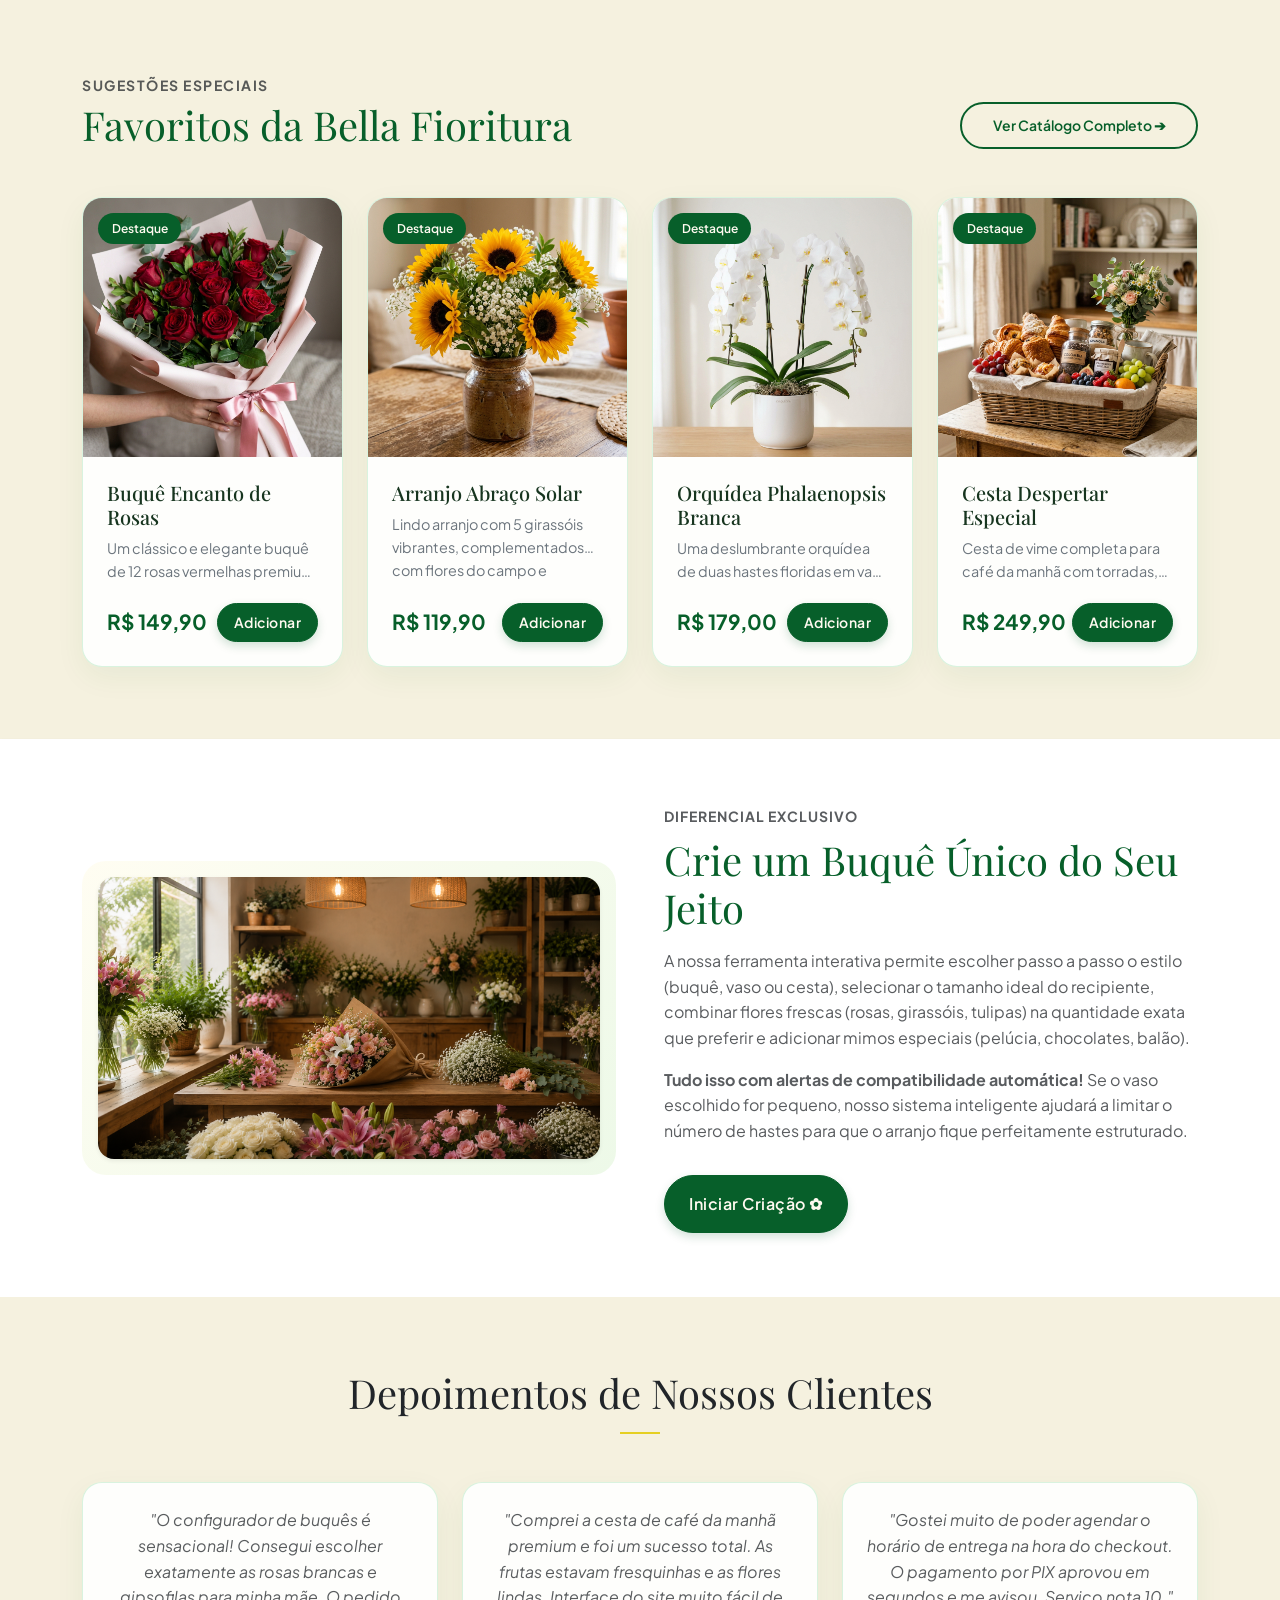
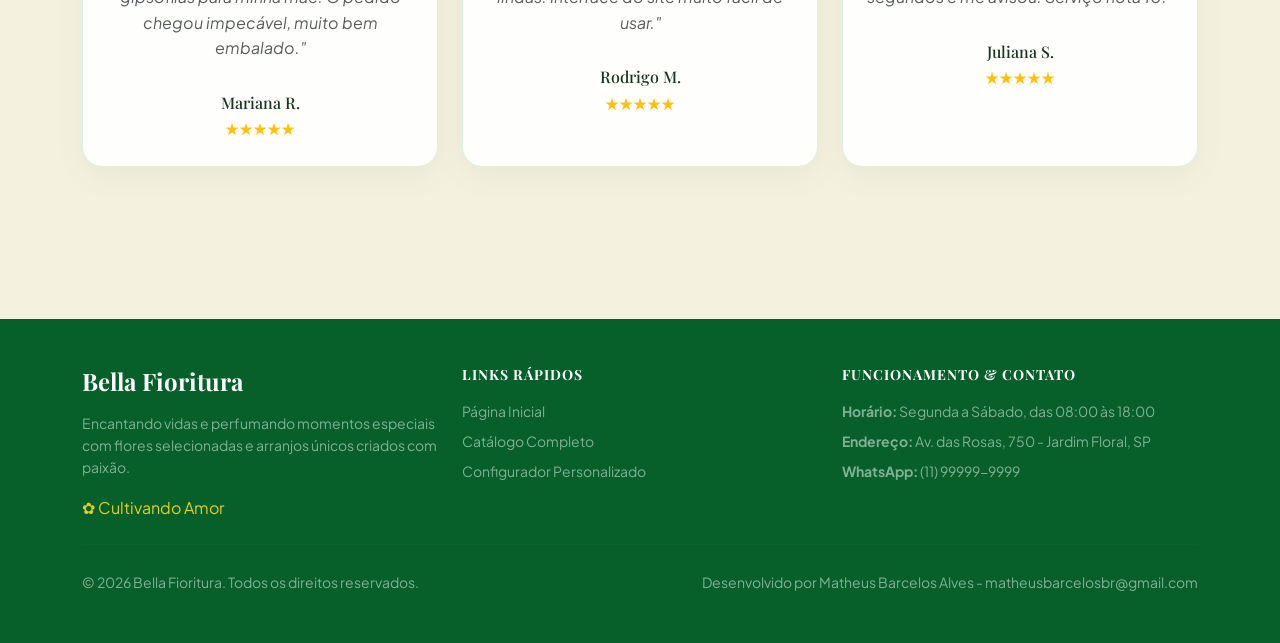
==== commit f492a348: "up" ====
--- a/index.html
+++ b/index.html
@@ -46,47 +46,8 @@
         <p class="text-muted">Explore categorias selecionadas com muito carinho para todas as ocasiões.</p>
       </div>
       
-      <div class="row g-4 justify-content-center">
-        <!-- Buquês -->
-        <div class="col-md-3 col-sm-6">
-          <a href="produtos.html?cat=buques" class="text-decoration-none">
-            <div class="selectable-card text-center p-4 h-100">
-              <span class="fs-1 d-block mb-3">💐</span>
-              <h4 class="h5 mb-2">Buquês</h4>
-              <p class="text-muted small mb-0">Rosas, tulipas, flores campestres e mais.</p>
-            </div>
-          </a>
-        </div>
-        <!-- Arranjos -->
-        <div class="col-md-3 col-sm-6">
-          <a href="produtos.html?cat=arranjos" class="text-decoration-none">
-            <div class="selectable-card text-center p-4 h-100">
-              <span class="fs-1 d-block mb-3">🏺</span>
-              <h4 class="h5 mb-2">Arranjos</h4>
-              <p class="text-muted small mb-0">Composições elegantes montadas em vasos.</p>
-            </div>
-          </a>
-        </div>
-        <!-- Orquídeas -->
-        <div class="col-md-3 col-sm-6">
-          <a href="produtos.html?cat=orquideas" class="text-decoration-none">
-            <div class="selectable-card text-center p-4 h-100">
-              <span class="fs-1 d-block mb-3">🌸</span>
-              <h4 class="h5 mb-2">Orquídeas</h4>
-              <p class="text-muted small mb-0">Beleza exuberante e durabilidade em vasos.</p>
-            </div>
-          </a>
-        </div>
-        <!-- Cestas -->
-        <div class="col-md-3 col-sm-6">
-          <a href="produtos.html?cat=cestas" class="text-decoration-none">
-            <div class="selectable-card text-center p-4 h-100">
-              <span class="fs-1 d-block mb-3">🧺</span>
-              <h4 class="h5 mb-2">Cestas</h4>
-              <p class="text-muted small mb-0">Combinações completas com presentes finos.</p>
-            </div>
-          </a>
-        </div>
+      <div class="row g-4 justify-content-center" id="home-categories-container">
+        <div class="col-12 text-center text-muted small">Carregando coleções...</div>
       </div>
     </div>
   </section>
@@ -119,7 +80,7 @@
     <div class="container py-3">
       <div class="row align-items-center g-5">
         <div class="col-lg-6">
-          <div class="p-3" style="border-radius: 24px; background: linear-gradient(135deg, #fdfbf7 0%, #f4eae6 100%);">
+          <div class="p-3" style="border-radius: 24px; background: linear-gradient(135deg, #fffdf2 0%, #edf9e8 100%);">
             <!-- Simulated bouquet customizer mockup preview -->
             <img src="assets/images/hero/img_menu.jpg" alt="Montar buquê" class="img-fluid rounded-4 shadow-sm">
           </div>
@@ -181,13 +142,21 @@
   <!-- Index Local Logic -->
   <script>
     document.addEventListener('DOMContentLoaded', async () => {
+      renderHomeCategories();
+
       // Load products and filter highlighted ones
       const products = await getProducts();
+      const categories = await getCategories();
       const container = document.getElementById('featured-products-container');
       
       if (container) {
         container.innerHTML = '';
-        const highlights = products.filter(p => p.destaque).slice(0, 4);
+        const visibleCategoryIds = categories
+          .filter(cat => cat.ativo !== false)
+          .map(cat => cat.id);
+        const highlights = products
+          .filter(p => p.destaque && p.ativo !== false && visibleCategoryIds.includes(p.categoria))
+          .slice(0, 4);
         
         if (highlights.length === 0) {
           container.innerHTML = `<div class="col-12 text-center text-muted">Nenhum produto em destaque cadastrado.</div>`;
@@ -207,7 +176,7 @@
                   <p class="product-desc">${prod.descricao}</p>
                   <div class="product-footer">
                     <span class="product-price">${formatPreco(prod.preco)}</span>
-                    <button class="btn btn-premium btn-sm py-2 px-3" onclick="handleAddToCart('${prod.id}', '${prod.nome}', ${prod.preco}, '${prod.imagem}')">
+                    <button class="btn btn-premium btn-sm py-2 px-3" onclick="handleAddToCart('${prod.id}', '${prod.nome}', ${prod.preco}, '${prod.imagem}', '${prod.categoria}')">
                       Adicionar
                     </button>
                   </div>
@@ -219,12 +188,41 @@
       }
     });
 
-    function handleAddToCart(id, nome, preco, imagem) {
+    async function renderHomeCategories() {
+      const container = document.getElementById('home-categories-container');
+      if (!container) return;
+
+      const categories = await getCategories();
+      const visibleCategories = categories.filter(cat => cat.ativo !== false && cat.home !== false);
+      container.innerHTML = '';
+
+      if (visibleCategories.length === 0) {
+        container.innerHTML = '<div class="col-12 text-center text-muted small">Nenhuma coleção em destaque no momento.</div>';
+        return;
+      }
+
+      visibleCategories.forEach(cat => {
+        container.innerHTML += `
+          <div class="col-md-3 col-sm-6">
+            <a href="produtos.html?cat=${cat.id}" class="text-decoration-none">
+              <div class="selectable-card text-center p-4 h-100">
+                <span class="fs-1 d-block mb-3">${cat.icone || '✿'}</span>
+                <h4 class="h5 mb-2">${cat.nome}</h4>
+                <p class="text-muted small mb-0">${cat.descricao || 'Produtos selecionados para ocasiões especiais.'}</p>
+              </div>
+            </a>
+          </div>
+        `;
+      });
+    }
+
+    function handleAddToCart(id, nome, preco, imagem, categoria) {
       const item = {
         id: id,
         nome: nome,
         preco: parseFloat(preco),
         imagem: imagem,
+        categoria: categoria,
         quantidade: 1,
         isCustom: false
       };
--- a/css/style.css
+++ b/css/style.css
@@ -2,16 +2,16 @@
 
 /* Color Variables */
 :root {
-  --primary-floral: #d3a297;
-  --primary-dark: #4a2e2b;
-  --sage-green: #7c9a86;
-  --sage-light: #e8eee9;
-  --champagne: #fdfbf7;
-  --gold-accent: #d4af37;
-  --text-dark: #2c1e1c;
-  --text-light: #fdfbf7;
-  --card-bg: rgba(255, 255, 255, 0.85);
-  --glass-bg: rgba(253, 251, 247, 0.75);
+  --primary-floral: #e5cf22;
+  --primary-dark: #075f2a;
+  --sage-green: #18b944;
+  --sage-light: #e4efd8;
+  --champagne: #f5f1df;
+  --gold-accent: #f28a00;
+  --text-dark: #17351f;
+  --text-light: #fffaf0;
+  --card-bg: rgba(255, 255, 255, 0.9);
+  --glass-bg: rgba(245, 241, 223, 0.92);
   --transition-smooth: all 0.35s cubic-bezier(0.25, 0.8, 0.25, 1);
   --font-serif: 'Playfair Display', serif;
   --font-sans: 'Plus Jakarta Sans', sans-serif;
@@ -37,7 +37,7 @@
   background: var(--glass-bg);
   backdrop-filter: blur(15px);
   -webkit-backdrop-filter: blur(15px);
-  border-bottom: 1px solid rgba(211, 162, 151, 0.2);
+  border-bottom: 1px solid rgba(7, 95, 42, 0.18);
   transition: var(--transition-smooth);
 }
 
@@ -46,6 +46,18 @@
   font-size: 1.6rem;
   font-weight: 800;
   color: var(--primary-dark);
+  transition: all 0.3s ease;
+}
+
+/* Navbar compacta ao rolar */
+.navbar-custom.navbar-scrolled {
+  padding-top: 0.5rem !important;
+  padding-bottom: 0.5rem !important;
+  box-shadow: 0 2px 12px rgba(7, 95, 42, 0.12);
+}
+
+.navbar-custom.navbar-scrolled .navbar-brand img {
+  height: 50px;
 }
 
 .navbar-custom .nav-link {
@@ -58,7 +70,7 @@
 
 .navbar-custom .nav-link:hover,
 .navbar-custom .nav-link.active {
-  color: var(--primary-floral);
+  color: var(--primary-dark);
 }
 
 .navbar-custom .nav-link::after {
@@ -85,7 +97,7 @@
   position: absolute;
   top: -8px;
   right: -8px;
-  background-color: var(--primary-dark);
+  background-color: var(--gold-accent);
   color: var(--text-light);
   font-size: 0.7rem;
   padding: 0.25rem 0.45rem;
@@ -96,8 +108,7 @@
 
 /* Hero Section */
 .hero-section {
-  background: linear-gradient(135deg, rgba(211, 162, 151, 0.15) 0%, rgba(124, 154, 134, 0.15) 100%), 
-              url('../assets/images/flower_shop_hero.png') no-repeat center center;
+  background: url('../assets/images/flower_shop_hero.png') no-repeat center center;
   background-size: cover;
   min-height: 85vh;
   display: flex;
@@ -111,7 +122,7 @@
   left: 0;
   right: 0;
   bottom: 0;
-  background: rgba(253, 251, 247, 0.15);
+  background: rgba(0, 0, 0, 0.04);
   z-index: 1;
 }
 
@@ -121,12 +132,12 @@
 }
 
 .hero-text-panel {
-  background: rgba(253, 251, 247, 0.72);
+  background: rgba(255, 253, 242, 0.76);
   backdrop-filter: blur(12px);
   -webkit-backdrop-filter: blur(12px);
   border-radius: 20px;
-  border: 1px solid rgba(211, 162, 151, 0.25);
-  box-shadow: 0 8px 32px rgba(74, 46, 43, 0.08);
+  border: 1px solid rgba(24, 185, 68, 0.25);
+  box-shadow: 0 8px 32px rgba(7, 95, 42, 0.1);
   padding: 2.5rem !important;
 }
 
@@ -152,15 +163,15 @@
   font-weight: 600;
   letter-spacing: 0.5px;
   transition: var(--transition-smooth);
-  box-shadow: 0 4px 10px rgba(74, 46, 43, 0.15);
+  box-shadow: 0 4px 10px rgba(7, 95, 42, 0.18);
 }
 
 .btn-premium:hover {
-  background-color: var(--primary-floral);
+  background-color: var(--gold-accent);
   border-color: var(--primary-floral);
   color: var(--primary-dark);
   transform: translateY(-2px);
-  box-shadow: 0 6px 15px rgba(211, 162, 151, 0.3);
+  box-shadow: 0 6px 15px rgba(244, 232, 74, 0.35);
 }
 
 .btn-outline-premium {
@@ -190,19 +201,19 @@
 }
 
 .btn-sage:hover {
-  background-color: #668270;
+  background-color: #0f8f34;
   color: var(--text-light);
   transform: translateY(-2px);
-  box-shadow: 0 4px 12px rgba(124, 154, 134, 0.3);
+  box-shadow: 0 4px 12px rgba(24, 185, 68, 0.3);
 }
 
 /* Product Cards */
 .product-card {
   background: var(--card-bg);
-  border: 1px solid rgba(211, 162, 151, 0.15);
+  border: 1px solid rgba(24, 185, 68, 0.16);
   border-radius: 20px;
   overflow: hidden;
-  box-shadow: 0 10px 30px rgba(74, 46, 43, 0.05);
+  box-shadow: 0 10px 30px rgba(7, 95, 42, 0.06);
   transition: var(--transition-smooth);
   height: 100%;
   display: flex;
@@ -211,7 +222,7 @@
 
 .product-card:hover {
   transform: translateY(-8px);
-  box-shadow: 0 15px 35px rgba(74, 46, 43, 0.12);
+  box-shadow: 0 15px 35px rgba(7, 95, 42, 0.13);
   border-color: var(--primary-floral);
 }
 
@@ -301,7 +312,7 @@
   left: 0;
   right: 0;
   height: 2px;
-  background-color: rgba(211, 162, 151, 0.2);
+  background-color: rgba(24, 185, 68, 0.2);
   z-index: 1;
 }
 
@@ -317,7 +328,7 @@
   height: 50px;
   border-radius: 50%;
   background-color: var(--champagne);
-  border: 2px solid rgba(211, 162, 151, 0.4);
+  border: 2px solid rgba(24, 185, 68, 0.38);
   color: var(--primary-dark);
   display: flex;
   align-items: center;
@@ -331,7 +342,7 @@
   background-color: var(--primary-dark);
   border-color: var(--primary-dark);
   color: var(--text-light);
-  box-shadow: 0 0 15px rgba(74, 46, 43, 0.2);
+  box-shadow: 0 0 15px rgba(7, 95, 42, 0.22);
 }
 
 .wizard-step.completed .step-bubble {
@@ -361,22 +372,9 @@
   display: block;
 }
 
-/* Bouquet Builder Visualizer Grid */
-.builder-split {
-  display: grid;
-  grid-template-columns: 1fr 1fr;
-  gap: 2rem;
-}
-
-@media (max-width: 992px) {
-  .builder-split {
-    grid-template-columns: 1fr;
-  }
-}
-
 .visualizer-container {
-  background: radial-gradient(circle, #ffffff 0%, #f4eae6 100%);
-  border: 1px solid rgba(211, 162, 151, 0.2);
+  background: radial-gradient(circle, #ffffff 0%, #edf9e8 100%);
+  border: 1px solid rgba(24, 185, 68, 0.2);
   border-radius: 24px;
   height: 500px;
   position: sticky;
@@ -389,22 +387,18 @@
   width: 100%;
   height: 100%;
   position: relative;
-  display: flex;
-  justify-content: center;
-  align-items: center;
-}
-
-.bouquet-base-visual {
-  position: absolute;
-  bottom: 20px;
-  max-height: 220px;
-  z-index: 10;
-  transition: var(--transition-smooth);
+}
+
+#base-render-zone,
+#kraft-bottom-overlay {
+  left: 0 !important;
+  right: 0 !important;
 }
 
 .bouquet-stems-container {
   position: absolute;
   bottom: 0;
+  left: 0;
   width: 100%;
   height: 100%;
   z-index: 4;
@@ -422,8 +416,8 @@
 
 .bouquet-base-layer-frame {
   position: relative;
-  display: inline-block;
-  vertical-align: bottom;
+  display: block;
+  margin: 0 auto;
 }
 
 .bouquet-base-layer-frame .bouquet-base-layer-img {
@@ -448,21 +442,8 @@
   height: auto;
   display: block;
   object-fit: contain;
-  filter: drop-shadow(0 8px 8px rgba(74, 46, 43, 0.12));
+  filter: drop-shadow(0 8px 8px rgba(7, 95, 42, 0.13));
   animation: flowerRiseFromVase 0.5s ease-out both;
-}
-
-.flower-stem-visual {
-  position: absolute;
-  bottom: 0;
-  transform-origin: bottom center;
-  transition: var(--transition-smooth);
-  animation: growStem 0.5s ease-out forwards;
-}
-
-.flower-stem-visual svg {
-  display: block;
-  margin: 0 auto;
 }
 
 /* Selection Cards (Vases/Flowers/etc) */
@@ -479,12 +460,12 @@
 
 .selectable-card:hover {
   transform: translateY(-3px);
-  border-color: rgba(211, 162, 151, 0.4);
+  border-color: rgba(24, 185, 68, 0.42);
 }
 
 .selectable-card.selected {
   border-color: var(--primary-dark);
-  background-color: rgba(211, 162, 151, 0.05);
+  background-color: rgba(244, 232, 74, 0.13);
 }
 
 .selectable-card.selected::before {
@@ -584,13 +565,6 @@
   font-size: 0.8rem;
   font-weight: 600;
 }
-
-.badge-pendente { background-color: #ffe8cc; color: #d9480f; }
-.badge-pago { background-color: #d3f9d8; color: #2b8a3e; }
-.badge-preparacao { background-color: #e5dbff; color: #6741d9; }
-.badge-entrega { background-color: #e3fafc; color: #0b7285; }
-.badge-entregue { background-color: #ebfbee; color: #087f5b; }
-.badge-cancelado { background-color: #ffe3e3; color: #c92a2a; }
 
 /* Comanda Printable Styles */
 .comanda-printable {
